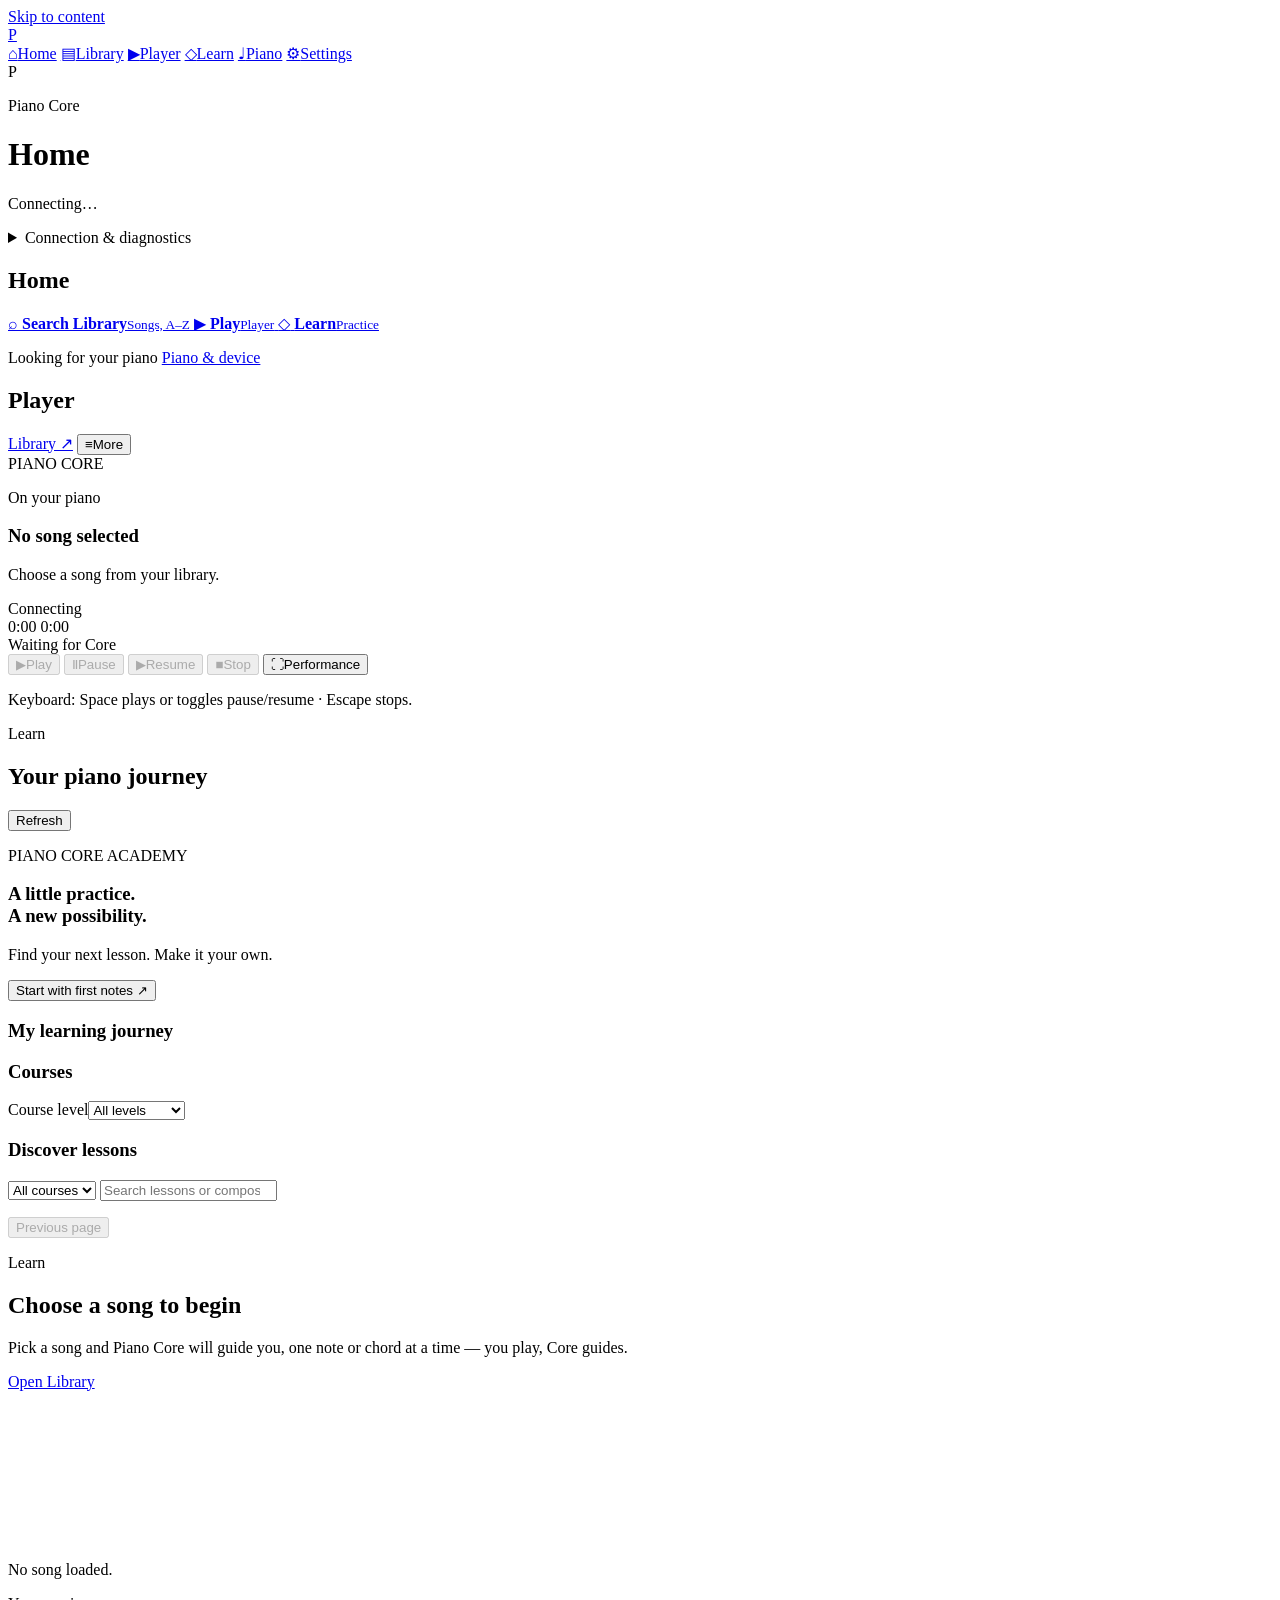
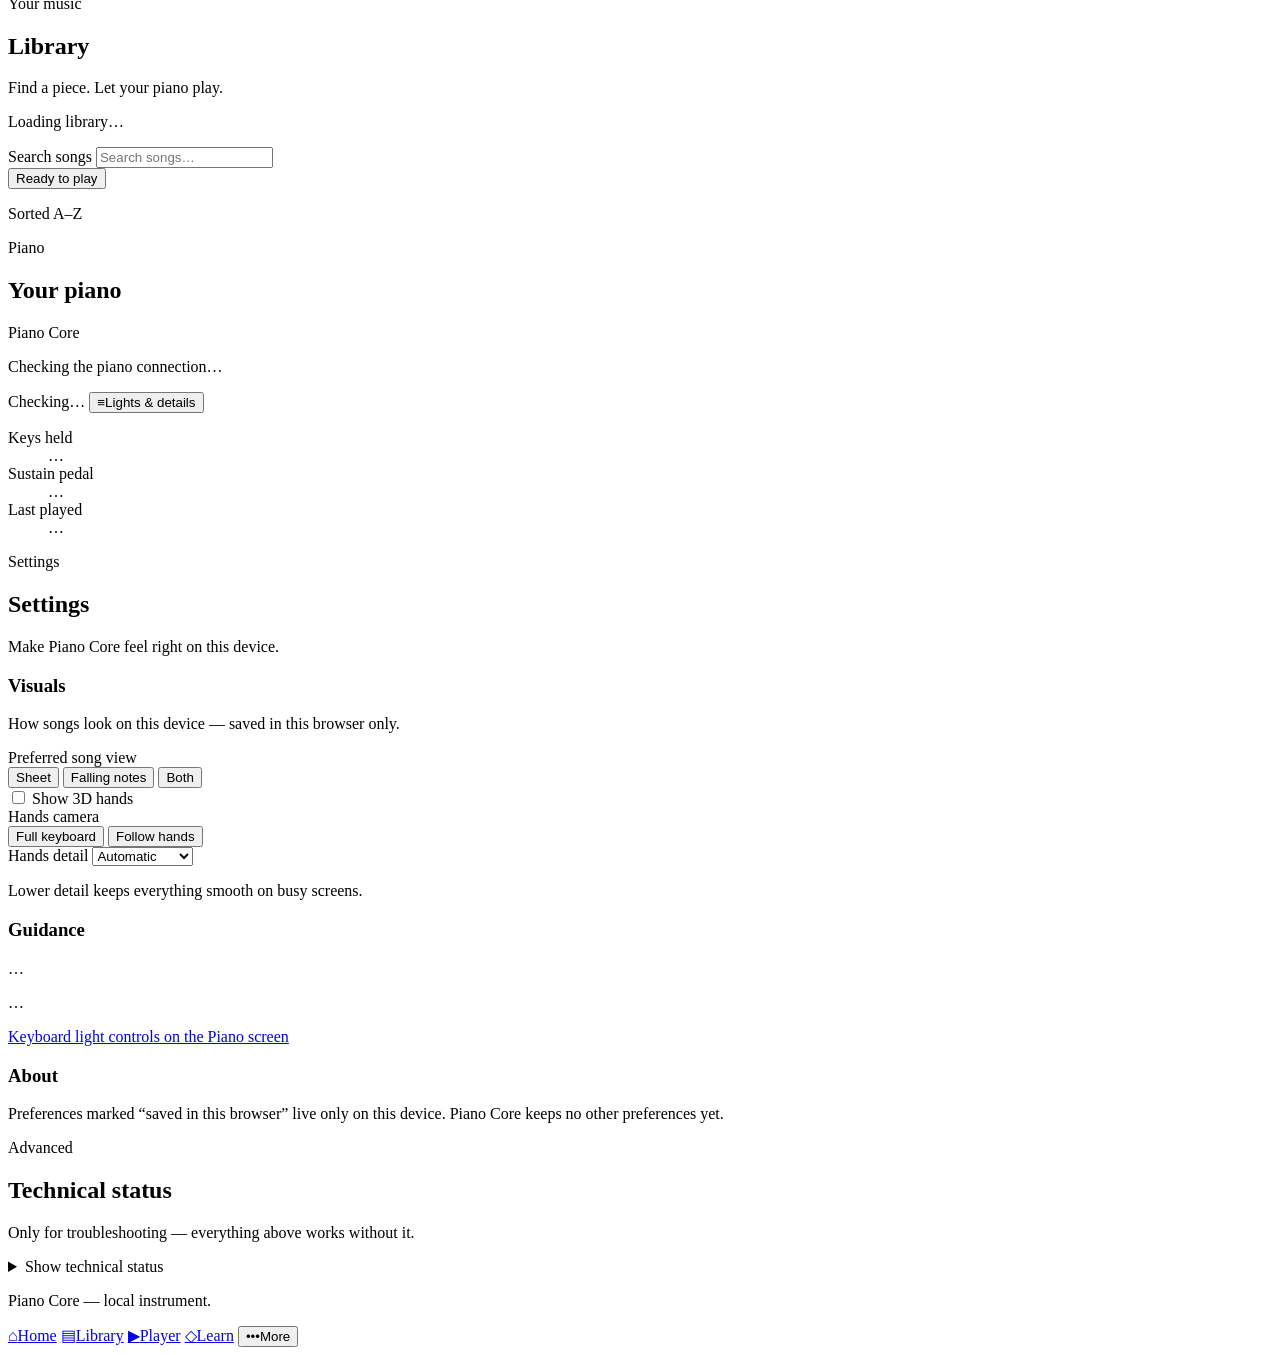
==== src/piano_core/web/static/index.html @ 36575272 "Piano Core: public snapshot Clean, history-free snapshot of the private piano-core repository (branc" ====
<!DOCTYPE html>
<html lang="en">
<head>
  <meta charset="utf-8">
  <meta name="viewport" content="width=device-width, initial-scale=1">
  <meta name="color-scheme" content="dark light">
  <title>Piano Core Player</title>
  <link rel="icon" href="/ui/favicon.svg" type="image/svg+xml">
  <link rel="manifest" href="/ui/manifest.webmanifest">
  <link rel="stylesheet" href="/ui/styles.css">
</head>
<body>
  <a class="skip-link" href="#main">Skip to content</a>

  <div class="app-shell">
    <nav class="primary-nav" aria-label="Primary navigation">
      <a class="nav-brand" href="#/home" data-ui008-route="home" aria-label="Piano Core home">
        <span class="nav-brand-mark" aria-hidden="true">P</span>
      </a>
      <div class="primary-nav-items">
        <a class="nav-item" href="#/home" data-ui008-route="home"><span class="nav-icon" aria-hidden="true">⌂</span><span>Home</span></a>
        <a class="nav-item" href="#/library" data-ui008-route="library"><span class="nav-icon" aria-hidden="true">▤</span><span>Library</span></a>
        <a class="nav-item" href="#/player" data-ui008-route="player"><span class="nav-icon" aria-hidden="true">▶</span><span>Player</span></a>
        <a class="nav-item" href="#/learn" data-ui008-route="learn"><span class="nav-icon" aria-hidden="true">◇</span><span>Learn</span></a>
        <a class="nav-item" href="#/piano" data-ui008-route="piano"><span class="nav-icon" aria-hidden="true">♩</span><span>Piano</span></a>
        <a class="nav-item" href="#/settings" data-ui008-route="settings"><span class="nav-icon" aria-hidden="true">⚙</span><span>Settings</span></a>
      </div>
    </nav>

    <div class="app-frame">
      <header class="topbar">
        <div class="topbar-row">
          <div class="brand-lockup">
            <span class="mobile-brand-mark" aria-hidden="true">P</span>
            <div>
              <p class="brand-kicker">Piano Core</p>
              <h1 id="ui008-route-title" class="brand">Home</h1>
            </div>
          </div>
          <p id="connection-note" class="connection-note" role="status" aria-live="polite">Connecting…</p>
        </div>
        <details class="shell-connection-details">
          <summary>Connection &amp; diagnostics</summary>
          <p class="scene-metaline">
            <span id="visual-status" class="visual-status" data-state="no-song">Waiting</span>
            <span id="hands-status" class="visual-status" data-state="idle">Idle</span>
            <span id="live-keyboard-status" class="live-keyboard-status" data-state="synchronizing">Syncing</span>
          </p>
          <p>Connection status stays visible here. Additional status is available in Settings.</p>
        </details>
      </header>

      <main id="main" class="layout" tabindex="-1">

    <section id="ui008-home" class="home-surface route-surface" data-ui008-surface="home" aria-labelledby="ui008-home-heading">
      <h2 id="ui008-home-heading" class="visually-hidden">Home</h2>
      <div class="home-quick" role="group" aria-label="Quick actions">
        <a id="ui008-home-search" class="home-quick-card home-quick-card--wide" href="#/library" data-ui008-route="library" data-ui008-search-cta>
          <span class="home-quick-icon" aria-hidden="true">⌕</span>
          <span class="home-quick-copy"><strong>Search Library</strong><small>Songs, A–Z</small></span>
        </a>
        <a class="home-quick-card" href="#/player" data-ui008-route="player">
          <span class="home-quick-icon" aria-hidden="true">▶</span>
          <span class="home-quick-copy"><strong>Play</strong><small>Player</small></span>
        </a>
        <a class="home-quick-card" href="#/learn" data-ui008-route="learn">
          <span class="home-quick-icon" aria-hidden="true">◇</span>
          <span class="home-quick-copy"><strong>Learn</strong><small>Practice</small></span>
        </a>
      </div>

      <section id="ui008-home-continue" class="card home-continue" hidden>
        <div class="home-continue-copy">
          <p class="section-kicker">Pick up where you left off</p>
          <p id="ui008-home-continue-title" class="home-continue-title"></p>
          <p id="ui008-home-continue-meta" class="home-continue-meta"></p>
        </div>
        <button id="ui008-home-continue-action" type="button" class="btn btn-primary home-continue-action">Continue</button>
      </section>

      <section id="ui008-home-recent" class="home-recent" aria-labelledby="ui008-home-recent-heading" hidden>
        <div class="home-section-head">
          <h3 id="ui008-home-recent-heading">Recent</h3>
          <p class="home-section-note">Viewed on this device</p>
        </div>
        <ul id="ui008-home-recent-list" class="home-recent-list"></ul>
      </section>

      <section id="ui008-home-welcome" class="card foundation-state home-welcome" hidden>
        <p class="section-kicker">Welcome</p>
        <h3>Choose your first song</h3>
        <p>Browse the library to find something to play or learn.</p>
        <a class="btn foundation-state-action" href="#/library" data-ui008-route="library">Open Library</a>
      </section>

      <p id="ui008-home-readiness" class="home-readiness" data-tone="wait" role="status">
        <span class="home-readiness-dot" aria-hidden="true"></span>
        <span id="ui008-home-readiness-label">Looking for your piano</span>
        <a href="#/piano" data-ui008-route="piano">Piano &amp; device</a>
      </p>
    </section>

    <section id="player" class="stage-surface route-surface" data-ui008-surface="player" aria-labelledby="player-heading">
      <div class="stage-head">
        <div class="stage-head-copy">
          <h2 id="player-heading" class="player-surface-title">Player</h2>
        </div>
        <div class="stage-head-actions">
          <a class="btn player-library-link" href="#/library" data-ui008-route="library">Library <span aria-hidden="true">↗</span></a>
          <button id="ui008-player-options" aria-label="More player options" type="button" class="btn stage-more-btn" aria-haspopup="dialog"><span aria-hidden="true">≡</span><span>More</span></button>
        </div>
      </div>

      <div class="now-playing">
        <div class="piano-artwork" aria-hidden="true"><div class="piano-artwork-mark"><i></i><i></i><i></i><i></i><i></i><i></i><i></i></div><span>PIANO CORE</span></div>
        <div class="now-playing-copy">
          <p class="section-kicker">On your piano</p>
          <h3 id="player-title" class="now-playing-title">No song selected</h3>
          <p id="player-meta" class="now-playing-meta">Choose a song from your library.</p>
          <span id="player-state" class="player-state" data-state="unavailable" role="status">Connecting</span>
        </div>
      </div>

      <div class="stage-strip player-strip">
        <div class="timeline" aria-label="Playback timeline">
          <div class="time-row">
            <span id="player-position" class="time-value" aria-label="Elapsed time">0:00</span>
            <span id="player-duration" class="time-value" aria-label="Duration">0:00</span>
            <span id="player-remaining" hidden class="time-value" aria-label="Remaining time">−0:00</span>
          </div>
          <div id="player-progress" class="progress-track" role="progressbar"
               aria-label="Song progress, read only" aria-readonly="true"
               aria-valuemin="0" aria-valuemax="100" aria-valuenow="0">
            <div id="player-progress-fill" class="progress-fill"></div>
          </div>
          <div class="timeline-caption">

            <span id="player-freshness" role="status" aria-live="polite">Waiting for Core</span>
          </div>
        </div>

        <div class="controls transport-controls" role="group" aria-label="Playback controls">
          <button id="btn-play" type="button" class="btn transport-btn transport-btn--primary" aria-keyshortcuts="Space" aria-label="Play" disabled><span aria-hidden="true">▶</span><span class="transport-label">Play</span></button>
          <button id="btn-pause" type="button" class="btn transport-btn" aria-keyshortcuts="Space" aria-label="Pause" disabled><span aria-hidden="true">Ⅱ</span><span class="transport-label">Pause</span></button>
          <button id="btn-resume" type="button" class="btn transport-btn" aria-keyshortcuts="Space" aria-label="Resume" disabled><span aria-hidden="true">▶</span><span class="transport-label">Resume</span></button>
          <button id="btn-stop" type="button" class="btn transport-btn btn-danger" aria-keyshortcuts="Escape" aria-label="Stop" disabled><span aria-hidden="true">■</span><span class="transport-label">Stop</span></button>
          <button id="ui008-performance-btn" type="button" class="btn transport-btn transport-btn--aux" aria-pressed="false" aria-label="Performance mode"><span aria-hidden="true">⛶</span><span class="transport-label">Performance</span></button>
        </div>
      </div>

      <p id="player-error" class="feedback feedback-error" role="alert" hidden></p>
      <p class="keyboard-hint">Keyboard: Space plays or toggles pause/resume · Escape stops.</p>
    </section>

    <!-- PIANO-LEARN-001: Learn Library catalog (educational namespace).
         Courses, level filters, search and lesson detail; guided practice
         itself stays in the #practice workspace below. -->
    <section id="ui008-learn-library" class="stage-surface route-surface learn-library" data-ui008-surface="learn" aria-labelledby="ui008-learn-library-heading">
      <div class="stage-head">
        <div class="stage-head-copy">
          <p class="section-kicker">Learn</p>
          <h2 id="ui008-learn-library-heading">Your piano journey</h2>
          <p id="ui008-learn-library-stats" class="learn-library-stats" role="status"></p>
        </div>
        <button id="academy-refresh" class="btn" type="button" aria-label="Refresh learning catalog and progress">Refresh</button>
      </div>
      <p id="academy-selection-error" class="feedback feedback-error" role="alert" hidden></p>
      <div class="academy-welcome"><div><p class="section-kicker">PIANO CORE ACADEMY</p><h3>A little practice.<br>A new possibility.</h3><p>Find your next lesson. Make it your own.</p></div><button id="academy-begin" class="btn transport-btn--primary" type="button">Start with first notes <span aria-hidden="true">↗</span></button></div>
      <section id="academy-continue" class="academy-continue" hidden aria-labelledby="academy-continue-heading"><div><p class="section-kicker">CONTINUE LEARNING</p><h3 id="academy-continue-heading"></h3><p id="academy-continue-meta"></p></div><button id="academy-resume" class="btn" type="button">Resume lesson →</button></section>
      <section aria-labelledby="academy-journey-heading"><div class="academy-section-head"><h3 id="academy-journey-heading">My learning journey</h3><span id="academy-progress-total"></span></div><div id="academy-journey" class="academy-journey"></div></section>
      <section aria-labelledby="academy-courses-heading"><div class="academy-section-head"><h3 id="academy-courses-heading">Courses</h3><label for="academy-course-level" class="visually-hidden">Course level</label><select id="academy-course-level" class="view-select"><option value="-1">All levels</option><option value="0">First notes</option><option value="1">Beginner</option><option value="2">Elementary</option><option value="3">Intermediate</option><option value="4">Advanced</option></select></div><div id="academy-courses" class="academy-courses"></div></section>
      <div class="academy-section-head"><h3>Discover lessons</h3><span id="academy-page" aria-live="polite"></span></div>
      <div id="ui008-learn-library-head" class="learn-library-head" data-state="loading">
        <div id="ui008-learn-levels" class="learn-level-row" role="group" aria-label="Level filter"></div>
        <div class="learn-library-controls">
          <select id="ui008-learn-course" class="view-select" aria-label="Course filter">
            <option value="">All courses</option>
          </select>
          <input id="ui008-learn-search" class="learn-search" type="search"
                 placeholder="Search lessons or composers" aria-label="Search lessons" />
        </div>
      </div>
      <ul id="ui008-learn-lessons" class="learn-lesson-list"></ul>
      <p id="ui008-learn-list-empty" class="hint" hidden>No lessons match these filters.</p>
      <div class="learn-library-foot">
        <button id="academy-prev-page" type="button" class="btn" disabled>Previous page</button><button id="ui008-learn-more" type="button" class="btn" hidden>Next page →</button>
      </div>
      <div id="ui008-lesson-detail" class="lesson-detail" hidden>
        <div class="lesson-detail-head">
          <div>
            <h3 id="ui008-lesson-detail-title" class="lesson-detail-title"></h3>
            <p id="ui008-lesson-detail-sub" class="lesson-detail-sub"></p>
          </div>
          <button id="ui008-lesson-close" type="button" class="btn btn-small" aria-label="Close lesson detail">Close</button>
        </div>
        <p id="ui008-lesson-detail-summary" class="lesson-detail-summary"></p>
        <p id="ui008-lesson-detail-metrics" class="lesson-detail-metrics"></p>
        <p id="ui008-lesson-detail-hands" class="lesson-detail-hands"></p>
        <p id="ui008-lesson-detail-progress" class="lesson-detail-progress"></p>
        <p id="ui008-lesson-detail-license" class="lesson-detail-license"></p>
        <div class="lesson-setup"><label for="studio-lesson-mode">How would you like to learn?</label><select id="studio-lesson-mode" class="view-select"><option value="WAIT_FOR_NOTE">Wait for me · at your pace</option><option value="FLOW">Flow · play along</option></select><label for="studio-hand">Practice targets</label><select id="studio-hand" class="view-select"><option value="">Both hands</option><option value="RH">Right hand</option><option value="LH">Left hand</option></select><label for="studio-speed">Flow speed</label><select id="studio-speed" class="view-select"><option value="0.25">25%</option><option value="0.5">50%</option><option value="0.75">75%</option><option value="1" selected>Original tempo</option></select></div><p class="hint">Hand selection limits practice targets. The score remains complete.</p>
        <div class="lesson-detail-actions">
          <button id="ui008-lesson-start" type="button" class="btn transport-btn transport-btn--primary">Enter Studio →</button>
          <button id="ui008-lesson-prev" type="button" class="btn">Previous</button>
          <button id="ui008-lesson-next" type="button" class="btn">Next</button>
        </div>
      </div>
    </section>

    <section id="practice" class="stage-surface route-surface" data-ui008-surface="learn" aria-labelledby="practice-heading" hidden>
      <div class="stage-head">
        <div class="stage-head-copy">
          <h2 id="practice-heading" class="visually-hidden">Guided learning</h2>
          <p id="practice-song" class="stage-title"></p>
        </div>
        <div class="stage-head-actions">
          <select id="ui008-view-learn" class="view-select" data-ui008-workspace-view aria-label="Scene view">
            <option value="falling">Falling</option>
            <option value="piano">Piano</option>
            <option value="hands">Hands</option>
            <option value="sheet">Sheet</option>
          </select>
          <button id="studio-fullscreen" class="btn studio-only" type="button" aria-label="Enter browser fullscreen">⛶</button><button id="studio-exit" class="btn studio-only" type="button">Exit Studio</button>
          <button id="ui008-learn-options" aria-label="Lesson options" type="button" class="btn stage-more-btn" aria-haspopup="dialog"><span aria-hidden="true">≡</span><span>More</span></button>
        </div>
      </div>

      <div class="studio-toolbar studio-only"><span id="studio-mode-label" class="visually-hidden">Wait for me</span><label for="studio-session-mode" class="visually-hidden">Learning mode</label><select id="studio-session-mode" class="view-select"><option value="WAIT_FOR_NOTE">Wait for me</option><option value="FLOW">Flow · play along</option><option value="SECTION_PRACTICE">Section practice</option><option value="REPEAT_UNTIL_CORRECT">Repeat until correct</option></select><span id="studio-feedback" role="status" aria-live="polite"></span><label class="visually-hidden" for="studio-range">Keyboard range</label><select id="studio-range" class="view-select"><option value="focus">Focus</option><option value="full">Full 88</option></select><label class="visually-hidden" for="studio-visual">Visual mode</label><select id="studio-visual" class="view-select"><option value="falling">Falling notes</option><option value="sheet">Sheet</option><option value="hybrid">Hybrid</option><option value="piano">Piano</option><option value="hands">Hands</option></select></div>
      <p id="studio-notation-note" class="hint studio-only" hidden>Sheet shows pitch and time. Authored beats and measures are unavailable for this score.</p>
      <div id="ui008-scene-slot-learn" class="stage-scene"></div>

      <div class="stage-strip learn-strip">
        <p id="ui008-learn-guidance" class="learn-guidance stage-guidance" role="status"></p>

        <div id="ui008-learn-target" class="learn-target learn-target--strip">
          <p class="learn-target-kicker">Play now</p>
          <div id="ui008-learn-target-notes" class="learn-target-notes" aria-hidden="true"></div>
          <p id="practice-target" class="visually-hidden" aria-live="polite"></p>
        </div>
        <div class="learn-progress-row">
          <p id="ui008-learn-progress" class="learn-progress"></p>
          <p id="practice-step" class="visually-hidden" aria-live="polite"></p>
        </div>
        <div id="practice-bar" class="practice-bar" role="progressbar"
             aria-label="Practice progress" aria-valuemin="0" aria-valuemax="100" aria-valuenow="0">
          <div id="practice-bar-fill" class="practice-bar-fill"></div>
        </div>
        <div class="learn-session-actions">
          <button id="btn-practice" type="button" class="btn transport-btn transport-btn--primary" disabled>Start practice</button>
          <button id="studio-save-retry" class="btn" type="button" hidden>Retry saving progress</button>
          <button id="studio-previous" class="btn studio-only" type="button" aria-label="Previous lesson">← Previous</button><button id="studio-forward" class="btn studio-only" type="button">Next →</button>
          <button id="studio-pause" class="btn studio-only" type="button" hidden>Pause</button><button id="studio-restart" class="btn studio-only" type="button">Restart</button>
          <button id="btn-practice-stop" type="button" class="btn transport-btn transport-btn--primary btn-danger" disabled>Stop</button>
        </div>
        <section id="studio-results" class="studio-results studio-only" hidden aria-labelledby="studio-results-title"><div><p class="section-kicker">SESSION COMPLETE</p><h3 id="studio-results-title">Your practice results</h3><p id="studio-results-detail"></p></div><div class="lesson-detail-actions"><button id="studio-retry" class="btn" type="button">Try again</button><button id="studio-next" class="btn transport-btn--primary" type="button">Next lesson →</button><button id="studio-back" class="btn" type="button">Back to course</button></div></section>
        <p id="practice-completion" class="feedback feedback-ok" hidden></p>
        <p id="practice-note" class="hint" hidden></p>
        <p id="practice-error" class="feedback feedback-error" role="alert" hidden></p>
      </div>
    </section>

    <section id="ui008-learn-empty" class="card foundation-state route-surface" data-ui008-surface="learn" aria-labelledby="ui008-learn-empty-heading">
      <p class="section-kicker">Learn</p>
      <h2 id="ui008-learn-empty-heading">Choose a song to begin</h2>
      <p id="ui008-learn-empty-note">Pick a song and Piano Core will guide you,
      one note or chord at a time — you play, Core guides.</p>
      <a class="btn foundation-state-action" href="#/library" data-ui008-route="library">Open Library</a>
    </section>

    <!-- ONE shared scene: single renderer instances (visual stage, 88-key
         keyboard, 3D hands). The container is moved between the per-route
         stage slots by ui008/workspace.js — never cloned. Exactly one view
         is presented at a time; inactive views stop painting. -->
    <div id="ui008-workspace-scene" class="workspace-scene route-surface" data-ui008-surface="piano learn" aria-label="Music scene">

      <div id="visual" class="scene-view scene-view--notes">
        <div id="visual-stage" class="visual-stage" data-mode="falling" data-status="no-song">
          <div id="sheet-pane" class="visual-pane visual-pane--sheet" hidden>
            <canvas id="sheet-canvas" class="visual-canvas" role="img" aria-label="Sheet view loading"></canvas>
          </div>
          <div id="falling-pane" class="visual-pane visual-pane--falling">
            <canvas id="falling-canvas" class="visual-canvas" role="img" aria-label="Falling notes view loading"></canvas>
          </div>
        </div>
        <p id="visual-summary" class="visual-summary" role="status" aria-live="polite">No song loaded.</p>
      </div>

      <div id="piano-view" class="scene-view scene-view--piano" hidden>
        <div class="piano-legend" aria-label="Key state legend">
          <span class="piano-legend-item" data-source="physical"><b>P</b> Physical</span>
          <span class="piano-legend-item" data-source="playback"><b>▶</b> Playback</span>
          <span class="piano-legend-item" data-source="both"><b>P+▶</b> Both</span>
        </div>
        <div class="piano-stage">
          <div id="live-keyboard" class="live-keyboard" role="img"
               aria-label="88-key piano, keeping in sync with your piano"></div>
        </div>
        <p id="live-keyboard-summary" class="live-keyboard-summary" role="status" aria-live="polite">Watching your piano…</p>
      </div>

      <div id="hands" class="scene-view scene-view--hands" hidden>
        <div id="hands-stage" class="hands-stage" data-status="idle" data-enabled="on">
          <canvas id="hands-canvas" class="hands-canvas" role="img"
                  aria-label="3D hands showing how the song is meant to be played"></canvas>
        </div>
        <div class="hands-view-controls" role="group" aria-label="Hand view controls">
          <button id="hands-camera-full" type="button" class="btn btn-small visual-mode-btn" aria-pressed="true">Full</button>
          <button id="hands-camera-follow" type="button" class="btn btn-small visual-mode-btn" aria-pressed="false">Follow</button>
          <label class="hands-quality-label" for="hands-quality">Quality</label>
          <select id="hands-quality">
            <option value="AUTO">Auto</option>
            <option value="PREMIUM">Premium</option>
            <option value="BALANCED">Balanced</option>
            <option value="BATTERY">Battery</option>
            <option value="COMPATIBILITY">Compatibility</option>
          </select>
        </div>
        <p id="hands-summary" class="visual-summary" role="status" aria-live="polite">3D hands idle.</p>
      </div>
    </div>


    <section id="library" class="card library-card route-surface" data-ui008-surface="library" aria-labelledby="library-heading">
      <div class="library-head">
        <div>
          <p class="section-kicker">Your music</p>
          <h2 id="library-heading">Library</h2>
          <p class="library-intro">Find a piece. Let your piano play.</p>
          <p id="library-summary" class="library-summary">Loading library…</p>
        </div>
      </div>
      <form id="search-form" role="search" class="search-form">
        <label class="visually-hidden" for="search">Search songs</label>
        <input id="search" name="q" type="search" placeholder="Search songs…"
               autocomplete="off" enterkeyhint="search">
        <button id="btn-clear" type="button" class="btn btn-small" hidden>Clear</button>
      </form>
      <div class="library-toolbar">
        <button id="library-filter-ready" type="button" class="library-chip" aria-pressed="false">Ready to play</button>
        <p class="library-sort-note">Sorted A–Z</p>
      </div>
      <div id="library-skeleton" class="library-skeleton" hidden aria-hidden="true">
        <div class="skeleton-row"></div>
        <div class="skeleton-row"></div>
        <div class="skeleton-row"></div>
      </div>
      <p id="library-empty" class="library-empty" hidden>
        The catalog is empty right now. Songs appear here once the library has
        been scanned on the appliance.
      </p>
      <ul id="results" class="song-list" aria-label="Song results"></ul>
      <p id="library-feedback" class="feedback" role="status" aria-live="polite" hidden></p>
      <button id="library-retry" type="button" class="btn" hidden>Retry</button>
      <button id="btn-more" type="button" class="btn btn-more" hidden>Load more</button>
    </section>

    <section id="selected" class="card selected-card route-surface" data-ui008-surface="library" aria-labelledby="selected-heading" hidden>
      <details class="selected-details"><summary id="selected-heading">Selected song details</summary>
      <dl class="song-detail">
        <dt>Title</dt><dd id="sel-title"></dd>
        <dt>File</dt><dd id="sel-file"></dd>
        <dt>Duration</dt><dd id="sel-duration"></dd>
        <dt>Format</dt><dd id="sel-format"></dd>
        <dt>Tracks</dt><dd id="sel-tracks"></dd>
        <dt>State</dt><dd id="sel-status"></dd>
      </dl>
      <div class="selected-actions">
        <p class="hint">Open the Learn surface to start a guided session —
        Piano Core checks your playing and decides when a target is
        complete.</p>
      </div>
      </details>
    </section>

    <section id="piano-status" class="stage-surface route-surface" data-ui008-surface="piano" aria-labelledby="piano-heading">
      <div class="stage-head">
        <div class="stage-head-copy">
          <p class="section-kicker">Piano</p>
          <h2 id="piano-heading" class="visually-hidden">Your piano</h2>
          <p id="piano-identity" class="learn-title"><span id="piano-identity-name">Piano Core</span><span id="piano-identity-code" class="piano-identity-code"></span></p>
          <p id="piano-guidance" class="stage-meta">Checking the piano connection…</p>
        </div>
        <div class="stage-head-actions">
          <span id="piano-state" class="learn-state" data-state="idle">Checking…</span>
          <button id="ui008-piano-options" type="button" class="btn stage-more-btn" aria-haspopup="dialog"><span aria-hidden="true">≡</span><span>Lights &amp; details</span></button>
        </div>
      </div>

      <div id="ui008-scene-slot-piano" class="stage-scene"></div>

      <div class="stage-strip piano-strip">
        <dl class="song-detail piano-detail piano-detail--strip">
          <dt>Keys held</dt><dd id="piano-notes">…</dd>
          <dt>Sustain pedal</dt><dd id="piano-sustain">…</dd>
          <dt>Last played</dt><dd id="piano-last">…</dd>
        </dl>
        <p id="piano-led-note" class="learn-led-note" role="status"></p>
      </div>
    </section>

    <section id="ui008-settings" class="card settings-card route-surface" data-ui008-surface="settings" aria-labelledby="ui008-settings-heading">
      <div class="learn-heading-row">
        <div class="learn-heading-copy">
          <p class="section-kicker">Settings</p>
          <h2 id="ui008-settings-heading" class="visually-hidden">Settings</h2>
          <p class="learn-statusline">Make Piano Core feel right on this device.</p>
        </div>
      </div>

      <div class="settings-group" aria-labelledby="settings-visuals-heading">
        <h3 id="settings-visuals-heading">Visuals</h3>
        <p class="settings-group-note">How songs look on this device — saved in this browser only.</p>
        <div class="settings-row">
          <span class="settings-label" id="settings-visual-mode-label">Preferred song view</span>
          <div id="settings-visual-mode" class="visual-mode-switch" role="group" aria-labelledby="settings-visual-mode-label">
            <button id="settings-visual-sheet" type="button" class="btn btn-small visual-mode-btn" aria-pressed="false">Sheet</button>
            <button id="settings-visual-falling" type="button" class="btn btn-small visual-mode-btn" aria-pressed="true">Falling notes</button>
            <button id="settings-visual-hybrid" type="button" class="btn btn-small visual-mode-btn" aria-pressed="false">Both</button>
          </div>
        </div>
        <div class="settings-row settings-row--switch">
          <label class="led-switch" for="settings-hands-enabled">
            <input id="settings-hands-enabled" type="checkbox">
            <span class="led-switch-track" aria-hidden="true"></span>
            <span class="led-switch-label">Show 3D hands</span>
          </label>
        </div>
        <div class="settings-row">
          <span class="settings-label" id="settings-hands-camera-label">Hands camera</span>
          <div id="settings-hands-camera" class="visual-mode-switch" role="group" aria-labelledby="settings-hands-camera-label">
            <button id="settings-hands-camera-full" type="button" class="btn btn-small visual-mode-btn" aria-pressed="true">Full keyboard</button>
            <button id="settings-hands-camera-follow" type="button" class="btn btn-small visual-mode-btn" aria-pressed="false">Follow hands</button>
          </div>
        </div>
        <div class="settings-row">
          <label class="settings-label" for="settings-hands-quality">Hands detail</label>
          <select id="settings-hands-quality">
            <option value="AUTO">Automatic</option>
            <option value="PREMIUM">Premium</option>
            <option value="BALANCED">Balanced</option>
            <option value="BATTERY">Battery saver</option>
            <option value="COMPATIBILITY">Compatibility</option>
          </select>
        </div>
        <p class="hint">Lower detail keeps everything smooth on busy screens.</p>
      </div>

      <div class="settings-group" aria-labelledby="settings-guidance-heading">
        <h3 id="settings-guidance-heading">Guidance</h3>
        <div class="settings-status-row">
          <span id="settings-led-chip" class="learn-state" data-state="idle">…</span>
          <p id="settings-led-guidance" class="learn-statusline">…</p>
        </div>
        <a class="btn btn-small settings-link" href="#/piano" data-ui008-route="piano">Keyboard light controls on the Piano screen</a>
      </div>

      <div class="settings-group" aria-labelledby="settings-about-heading">
        <h3 id="settings-about-heading">About</h3>
        <dl id="settings-about-rows" class="song-detail settings-about">
        </dl>
        <p id="settings-persistence-note" class="hint">Preferences marked “saved in this
        browser” live only on this device. Piano Core keeps no other
        preferences yet.</p>
      </div>
    </section>

    <section class="card settings-foundation route-surface" data-ui008-surface="settings" aria-labelledby="settings-foundation-heading">
      <p class="section-kicker">Advanced</p>
      <h2 id="settings-foundation-heading">Technical status</h2>
      <p class="hint">Only for troubleshooting — everything above works without it.</p>
      <details class="system-status">
        <summary>Show technical status</summary>
        <ul id="status-pills" class="status-pills" aria-label="Technical system status">
          <li id="pill-app" class="pill" data-tone="unknown"><span class="pill-label">System</span><span class="pill-value">…</span></li>
          <li id="pill-midi" class="pill" data-tone="unknown"><span class="pill-label">MIDI in</span><span class="pill-value">…</span></li>
          <li id="pill-library" class="pill" data-tone="unknown"><span class="pill-label">Library</span><span class="pill-value">…</span></li>
          <li id="pill-playback" class="pill" data-tone="unknown"><span class="pill-label">Playback</span><span class="pill-value">…</span></li>
          <li id="pill-practice" class="pill" data-tone="unknown"><span class="pill-label">Practice</span><span class="pill-value">…</span></li>
          <li id="pill-led" class="pill" data-tone="unknown"><span class="pill-label">LED</span><span class="pill-value">…</span></li>
          <li id="pill-device" class="pill" data-tone="unknown"><span class="pill-label">Device ID</span><span class="pill-value">…</span></li>
          <li id="pill-led-transport" class="pill" data-tone="unknown"><span class="pill-label">LED transport</span><span class="pill-value">…</span></li>
        </ul>
      </details>
    </section>

      </main>

      <footer class="footer">
        <p>Piano Core — local instrument.</p>
      </footer>
    </div>

    <nav class="bottom-nav" aria-label="Primary navigation">
      <a class="bottom-nav-item" href="#/home" data-ui008-route="home"><span class="nav-icon" aria-hidden="true">⌂</span><span>Home</span></a>
      <a class="bottom-nav-item" href="#/library" data-ui008-route="library"><span class="nav-icon" aria-hidden="true">▤</span><span>Library</span></a>
      <a class="bottom-nav-item" href="#/player" data-ui008-route="player"><span class="nav-icon" aria-hidden="true">▶</span><span>Player</span></a>
      <a class="bottom-nav-item" href="#/learn" data-ui008-route="learn"><span class="nav-icon" aria-hidden="true">◇</span><span>Learn</span></a>
      <button class="bottom-nav-item" type="button" data-ui008-open-more aria-haspopup="dialog"><span class="nav-icon" aria-hidden="true">•••</span><span>More</span></button>
    </nav>
  </div>

  <div id="ui008-more-sheet" class="layer-backdrop" hidden>
    <section class="bottom-sheet" role="dialog" aria-modal="true" aria-labelledby="ui008-more-title" tabindex="-1">
      <div class="sheet-heading">
        <div>
          <p class="section-kicker">Piano Core</p>
          <h2 id="ui008-more-title">More</h2>
        </div>
        <button id="ui008-more-close" class="icon-button" type="button" aria-label="Close menu">×</button>
      </div>
      <nav class="sheet-nav" aria-label="More destinations">
        <a class="sheet-nav-item" href="#/piano" data-ui008-route="piano"><span class="nav-icon" aria-hidden="true">♩</span><span><strong>Piano</strong><small>Keys, connection and lights</small></span></a>
        <a class="sheet-nav-item" href="#/settings" data-ui008-route="settings"><span class="nav-icon" aria-hidden="true">⚙</span><span><strong>Settings</strong><small>Preferences and system status</small></span></a>
      </nav>
    </section>
  </div>

  <div id="ui008-song-sheet" class="layer-backdrop" hidden>
    <section class="bottom-sheet" role="dialog" aria-modal="true" aria-labelledby="ui008-song-sheet-title" tabindex="-1">
      <div class="sheet-heading">
        <div>
          <p class="section-kicker">Song</p>
          <h2 id="ui008-song-sheet-title"></h2>
          <p id="ui008-song-sheet-meta" class="home-continue-meta"></p>
        </div>
        <button id="ui008-song-sheet-close" class="icon-button" type="button" aria-label="Close song actions">×</button>
      </div>
      <div class="sheet-nav" role="group" aria-label="Song actions">
        <button id="ui008-song-sheet-play" type="button" class="btn sheet-action"><span aria-hidden="true">▶</span><span>Play</span></button>
        <button id="ui008-song-sheet-learn" type="button" class="btn sheet-action"><span aria-hidden="true">◇</span><span>Learn</span></button>
        <button id="ui008-song-sheet-details" type="button" class="btn sheet-action"><span aria-hidden="true">▤</span><span>View details</span></button>
      </div>
    </section>
  </div>

  <div id="ui008-player-sheet" class="layer-backdrop" hidden>
    <section class="bottom-sheet" role="dialog" aria-modal="true" aria-labelledby="ui008-player-sheet-title" tabindex="-1">
      <div class="sheet-heading">
        <div>
          <p class="section-kicker">Player</p>
          <h2 id="ui008-player-sheet-title">More</h2>
        </div>
        <button id="ui008-player-sheet-close" class="icon-button" type="button" aria-label="Close player options">×</button>
      </div>
      <div id="ui008-player-secondary-sheet" class="player-secondary-sheet">
        <div id="ui008-player-secondary" class="player-secondary">
          <fieldset class="tempo player-option">
            <legend>Start tempo</legend>
            <div class="tempo-row">
              <input id="tempo" type="range" min="0.25" max="4" step="0.05" value="1"
                     aria-describedby="tempo-hint">
              <output id="tempo-value" for="tempo" class="tempo-value">1.00×</output>
            </div>
            <div class="tempo-presets" role="group" aria-label="Tempo presets">
              <button type="button" class="btn btn-small tempo-preset" data-tempo="0.5">0.5×</button>
              <button type="button" class="btn btn-small tempo-preset" data-tempo="0.75">0.75×</button>
              <button type="button" class="btn btn-small tempo-preset" data-tempo="1">1×</button>
              <button type="button" class="btn btn-small tempo-preset" data-tempo="1.5">1.5×</button>
              <button type="button" class="btn btn-small tempo-preset" data-tempo="2">2×</button>
            </div>
            <p id="tempo-hint" class="hint">Applied only when Play starts. Live tempo changes are not supported.</p>
          </fieldset>
          <div class="player-led-quick" role="group" aria-label="Keyboard lights">
            <button id="ui008-led-quick" type="button" class="btn btn-small" aria-pressed="false">Lights on</button>
            <p class="hint">Keyboard LEDs use the existing device controls.</p>
          </div>
        </div>
      </div>
    </section>
  </div>

  <div id="ui008-learn-sheet" class="layer-backdrop" hidden>
    <section class="bottom-sheet" role="dialog" aria-modal="true" aria-labelledby="ui008-learn-sheet-title" tabindex="-1">
      <div class="sheet-heading">
        <div>
          <p class="section-kicker">Learn</p>
          <h2 id="ui008-learn-sheet-title">Lesson options</h2>
        </div>
        <button id="ui008-learn-sheet-close" class="icon-button" type="button" aria-label="Close lesson options">×</button>
      </div>
      <div id="ui008-learn-sheet-content" class="player-secondary-sheet">
          <div class="player-option">
            <div class="visual-mode-switch" role="group" aria-label="Visual mode">
              <button id="visual-mode-sheet" type="button" class="btn btn-small visual-mode-btn" aria-pressed="false">Sheet</button>
              <button id="visual-mode-falling" type="button" class="btn btn-small visual-mode-btn" aria-pressed="true">Falling notes</button>
              <button id="visual-mode-hybrid" type="button" class="btn btn-small visual-mode-btn" aria-pressed="false">Hybrid</button>
            </div>
            <p class="hint">How the Falling/Sheet scene draws notes — the song keeps
            playing and any practice session continues unchanged.</p>
          </div>

        <p id="ui008-learn-led" class="learn-led-note" hidden></p>
        <span id="ui008-learn-state" class="learn-state" data-state="idle">Ready</span>
        <p id="practice-status" class="stage-meta"></p>
        <div class="learn-session-actions">
          <button id="btn-learning-restart-target" type="button" class="btn btn-small" aria-label="Restart target" disabled><span aria-hidden="true">↺</span><span class="transport-label">Restart target</span></button>
          <button id="btn-learning-restart-section" type="button" class="btn btn-small" aria-label="Restart section" disabled><span aria-hidden="true">⟲</span><span class="transport-label">Restart section</span></button>
        </div>
        <div id="ui008-learn-start-region" class="learn-start-region" hidden>
          <div class="learning-config">
            <label for="learning-mode">Learning mode</label>
            <select id="learning-mode">
              <option value="WAIT_FOR_NOTE">Wait for me</option>
              <option value="SECTION_PRACTICE">Section practice</option>
              <option value="REPEAT_UNTIL_CORRECT">Repeat until correct</option><option value="FLOW">Flow / play along</option>
            </select>
            <div id="learning-section-config" class="learning-config-row" hidden>
              <label for="learning-section-start">Start seconds</label>
              <input id="learning-section-start" type="number" min="0" step="0.1" value="0">
              <label for="learning-section-end">End seconds</label>
              <input id="learning-section-end" type="number" min="0.1" step="0.1" value="30">
            </div>
            <div id="learning-repetition-config" class="learning-config-row" hidden>
              <label for="learning-repetitions">Clean repetitions in a row</label>
              <input id="learning-repetitions" type="number" min="1" max="16" step="1" value="3">
            </div>
          </div>
          <p class="hint">Piano Core checks your playing and decides when each
          target is complete. This view only shows what Core reports.</p>
        </div>
        <dl class="song-detail learning-detail">
          <dt>Mode</dt><dd id="learning-mode-active"></dd>
          <dt>Range</dt><dd id="learning-section-active"></dd>
          <dt>Repetition</dt><dd id="learning-repetition-active"></dd>
          <dt>Feedback</dt><dd id="learning-feedback" aria-live="polite"></dd>
        </dl>
      </div>
    </section>
  </div>

  <div id="ui008-piano-sheet" class="layer-backdrop" hidden>
    <section class="bottom-sheet" role="dialog" aria-modal="true" aria-labelledby="ui008-piano-sheet-title" tabindex="-1">
      <div class="sheet-heading">
        <div>
          <p class="section-kicker">Piano</p>
          <h2 id="ui008-piano-sheet-title">Lights &amp; details</h2>
        </div>
        <button id="ui008-piano-sheet-close" class="icon-button" type="button" aria-label="Close lights and details">×</button>
      </div>
      <div id="ui008-piano-sheet-content" class="player-secondary-sheet">
        <div class="led-card">
          <div class="learn-heading-row">
            <div class="learn-heading-copy">
              <p class="section-kicker">Guidance</p>
              <h2 id="led-heading">Keyboard lights</h2>
            </div>
            <span id="led-chip" class="learn-state" data-state="idle">…</span>
          </div>
          <p id="led-status" class="learn-statusline">…</p>
          <div id="led-controls" class="led-controls" role="group" aria-label="Keyboard light controls">
            <div class="led-row led-row--switch">
              <label class="led-switch" for="led-enabled">
                <input id="led-enabled" type="checkbox">
                <span class="led-switch-track" aria-hidden="true"></span>
                <span class="led-switch-label">Lights on</span>
              </label>
            </div>
            <div class="led-row">
              <label for="led-mode">Show me</label>
              <select id="led-mode">
                <option value="off">Nothing</option>
                <option value="playback">Songs as they play</option>
                <option value="physical">The keys I press</option>
                <option value="all">Both songs and my keys</option>
              </select>
            </div>
            <div class="led-row">
              <label for="led-brightness">Brightness</label>
              <input id="led-brightness" type="range" min="0" max="100" step="1" value="100"
                     aria-describedby="led-hint">
              <output id="led-brightness-value" for="led-brightness" class="tempo-value">100%</output>
            </div>
            <div class="led-row">
              <button id="btn-led-clear" type="button" class="btn btn-small">Clear lights</button>
            </div>
          </div>
          <p id="led-hint" class="hint">Lights guide your playing — they never decide
          whether a practice answer is correct.</p>
          <p id="led-error" class="feedback feedback-error" role="alert" hidden></p>
        </div>
        <p class="hint">This is your piano as Piano Core sees it. What you play is
        never mistaken for a lesson answer here.</p>
      </div>
    </section>
  </div>

  <div id="toast" class="toast" role="status" aria-live="polite" hidden></div>
  <script type="importmap">
    {
      "imports": {
        "three": "/ui/vendor/three.webgpu.js",
        "three/webgpu": "/ui/vendor/three.webgpu.js"
      }
    }
  </script>
  <script type="module" src="/ui/app.js"></script>
</body>
</html>
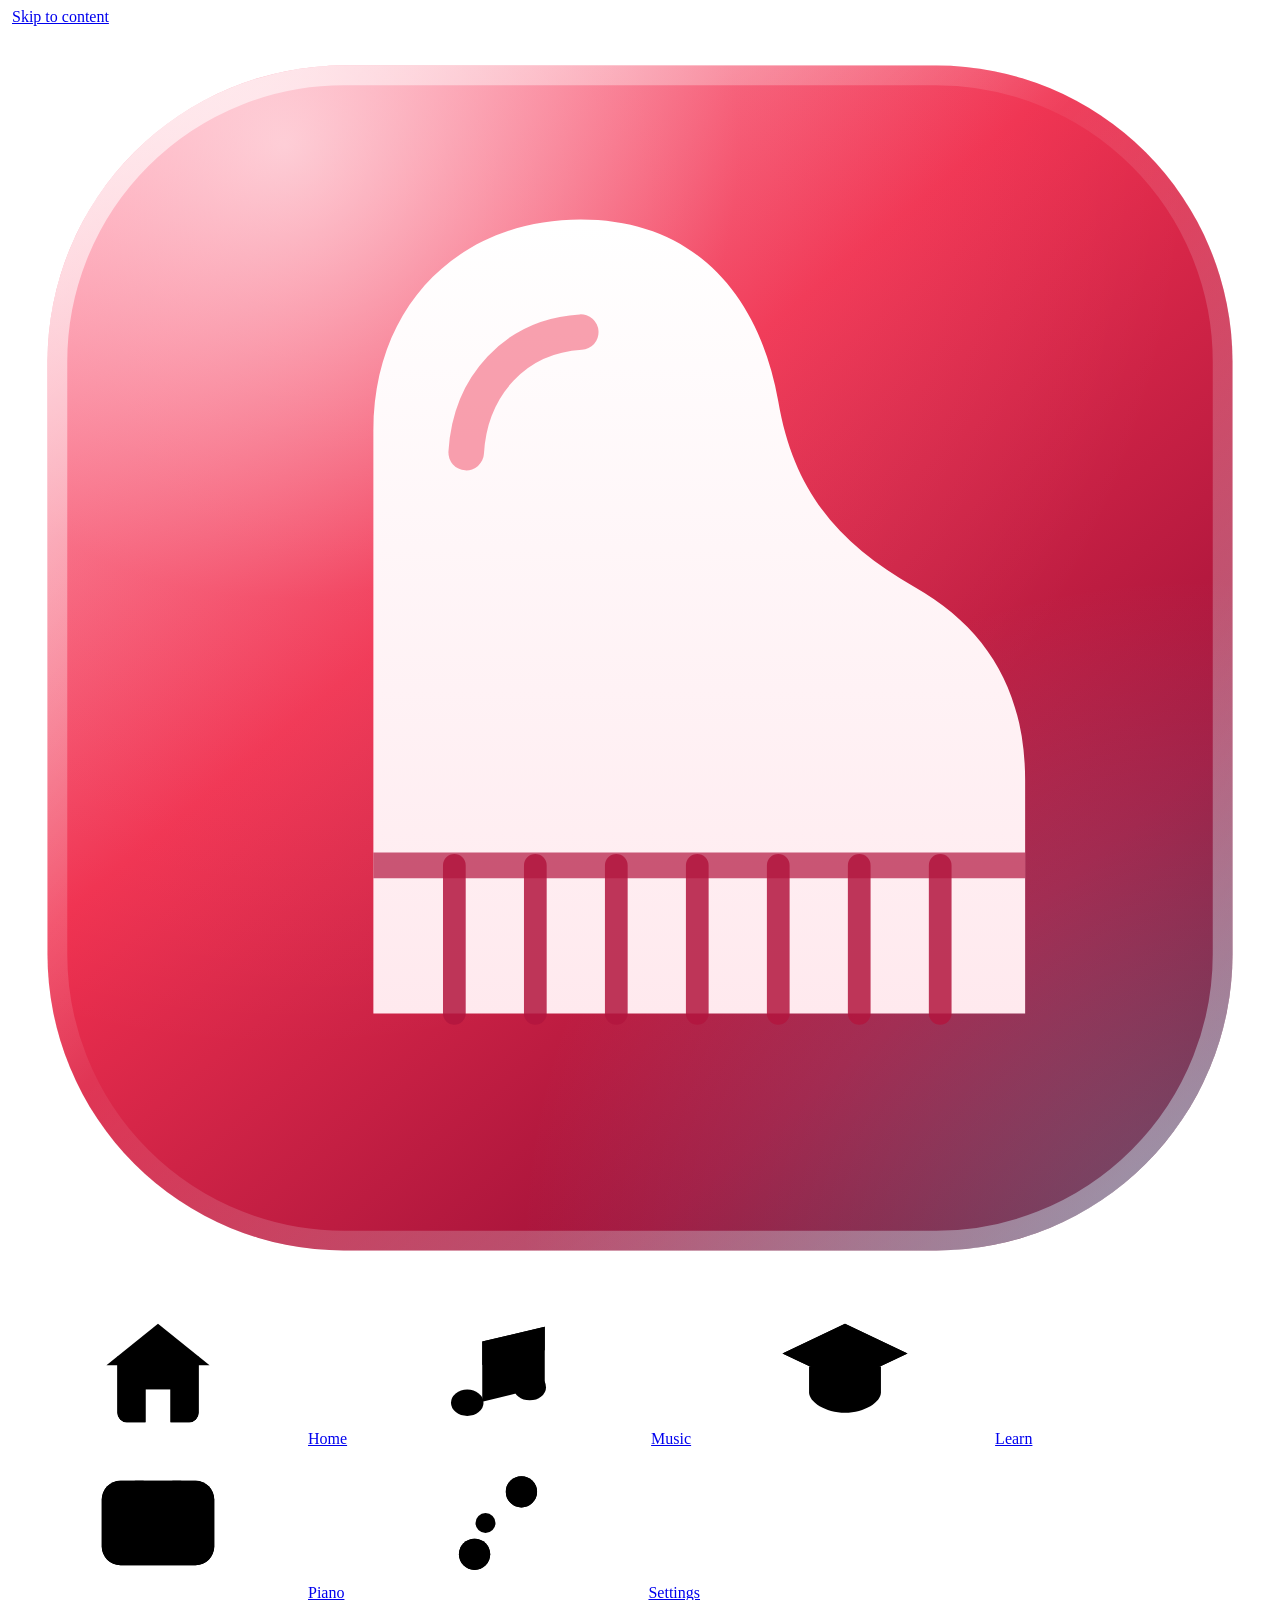
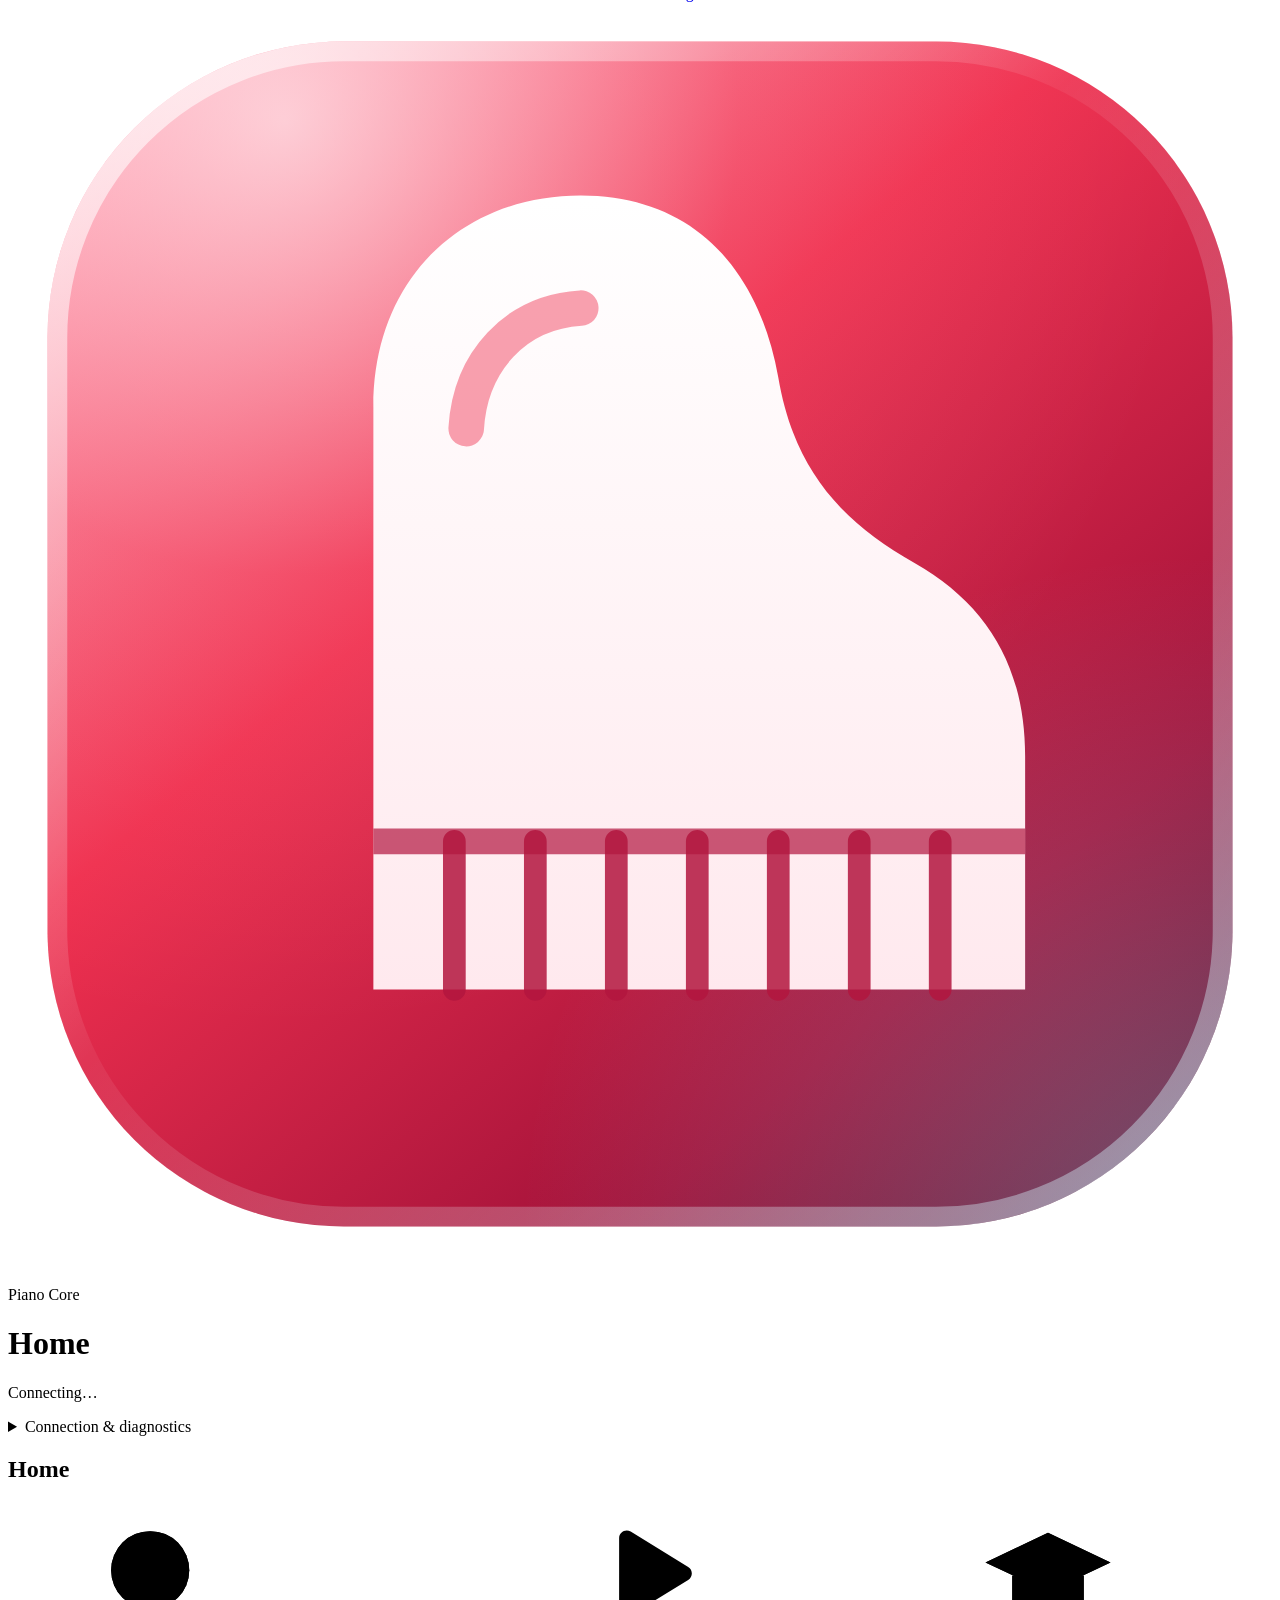
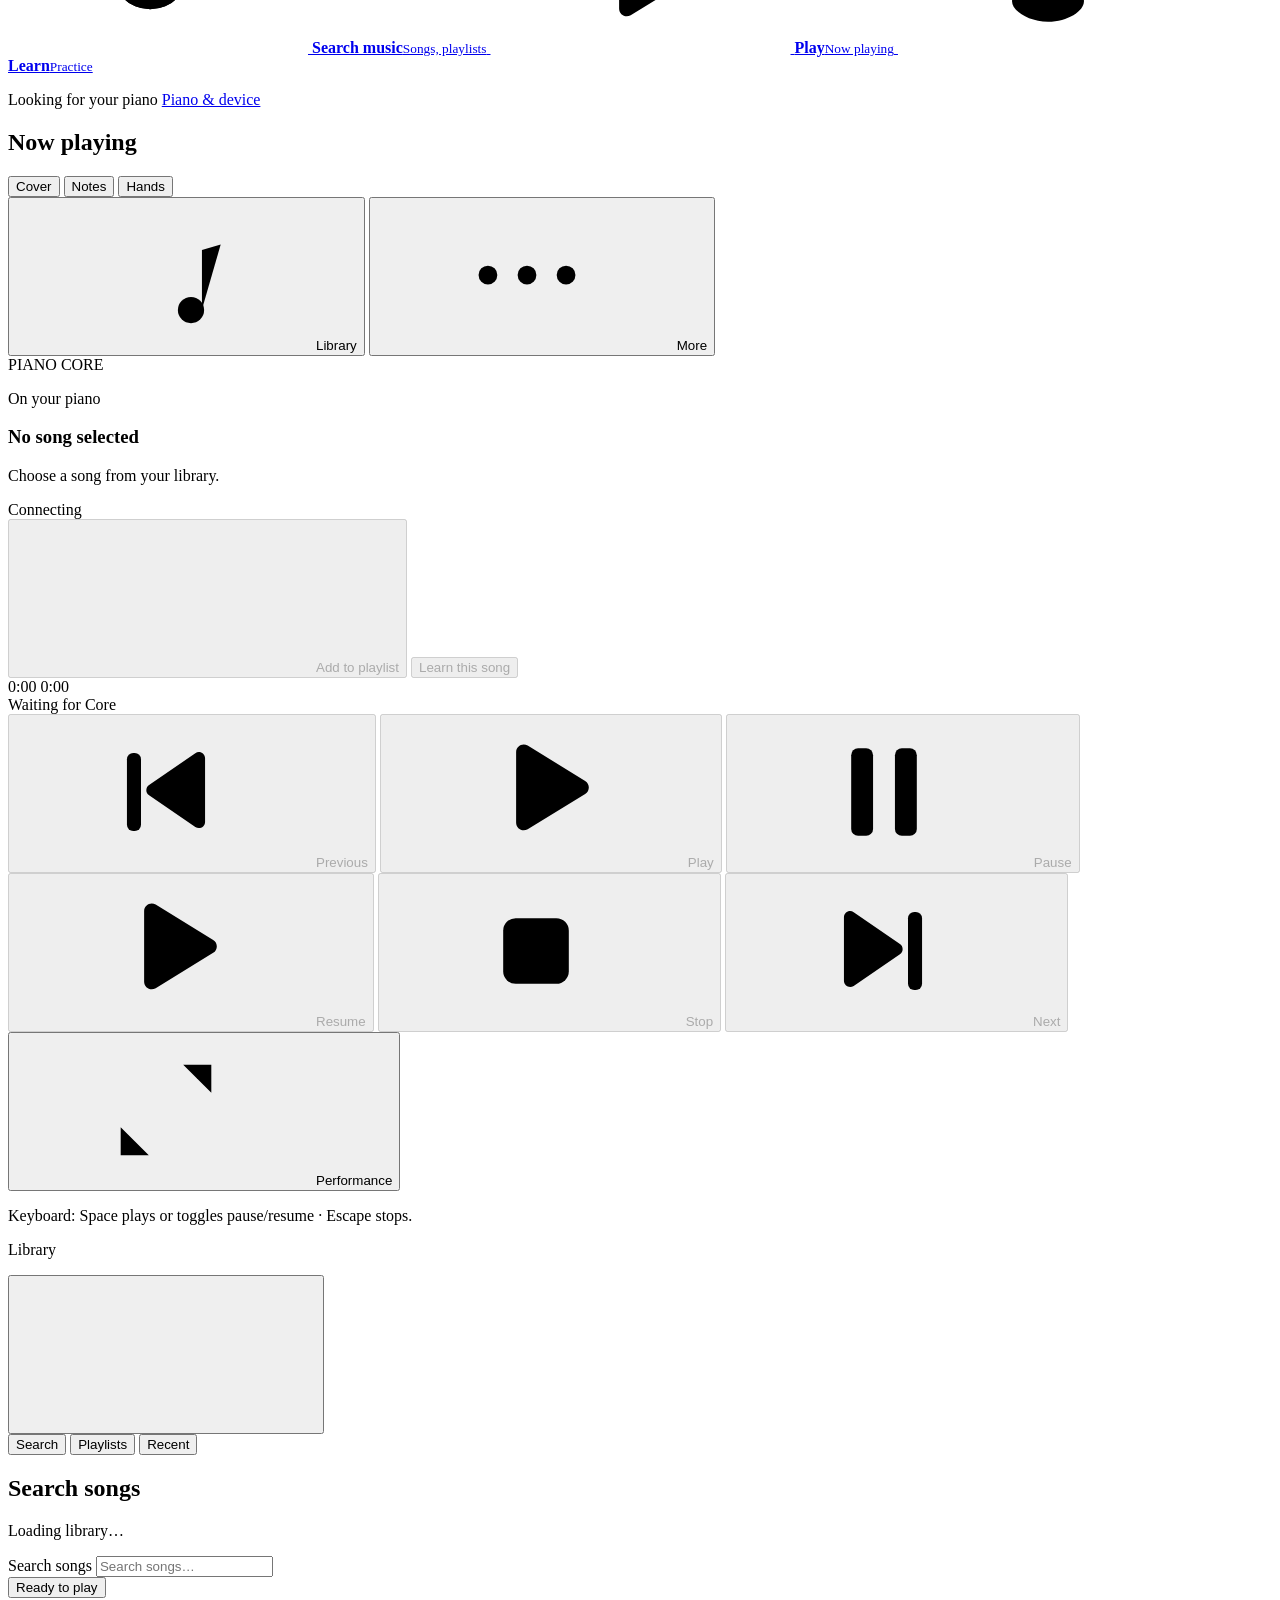
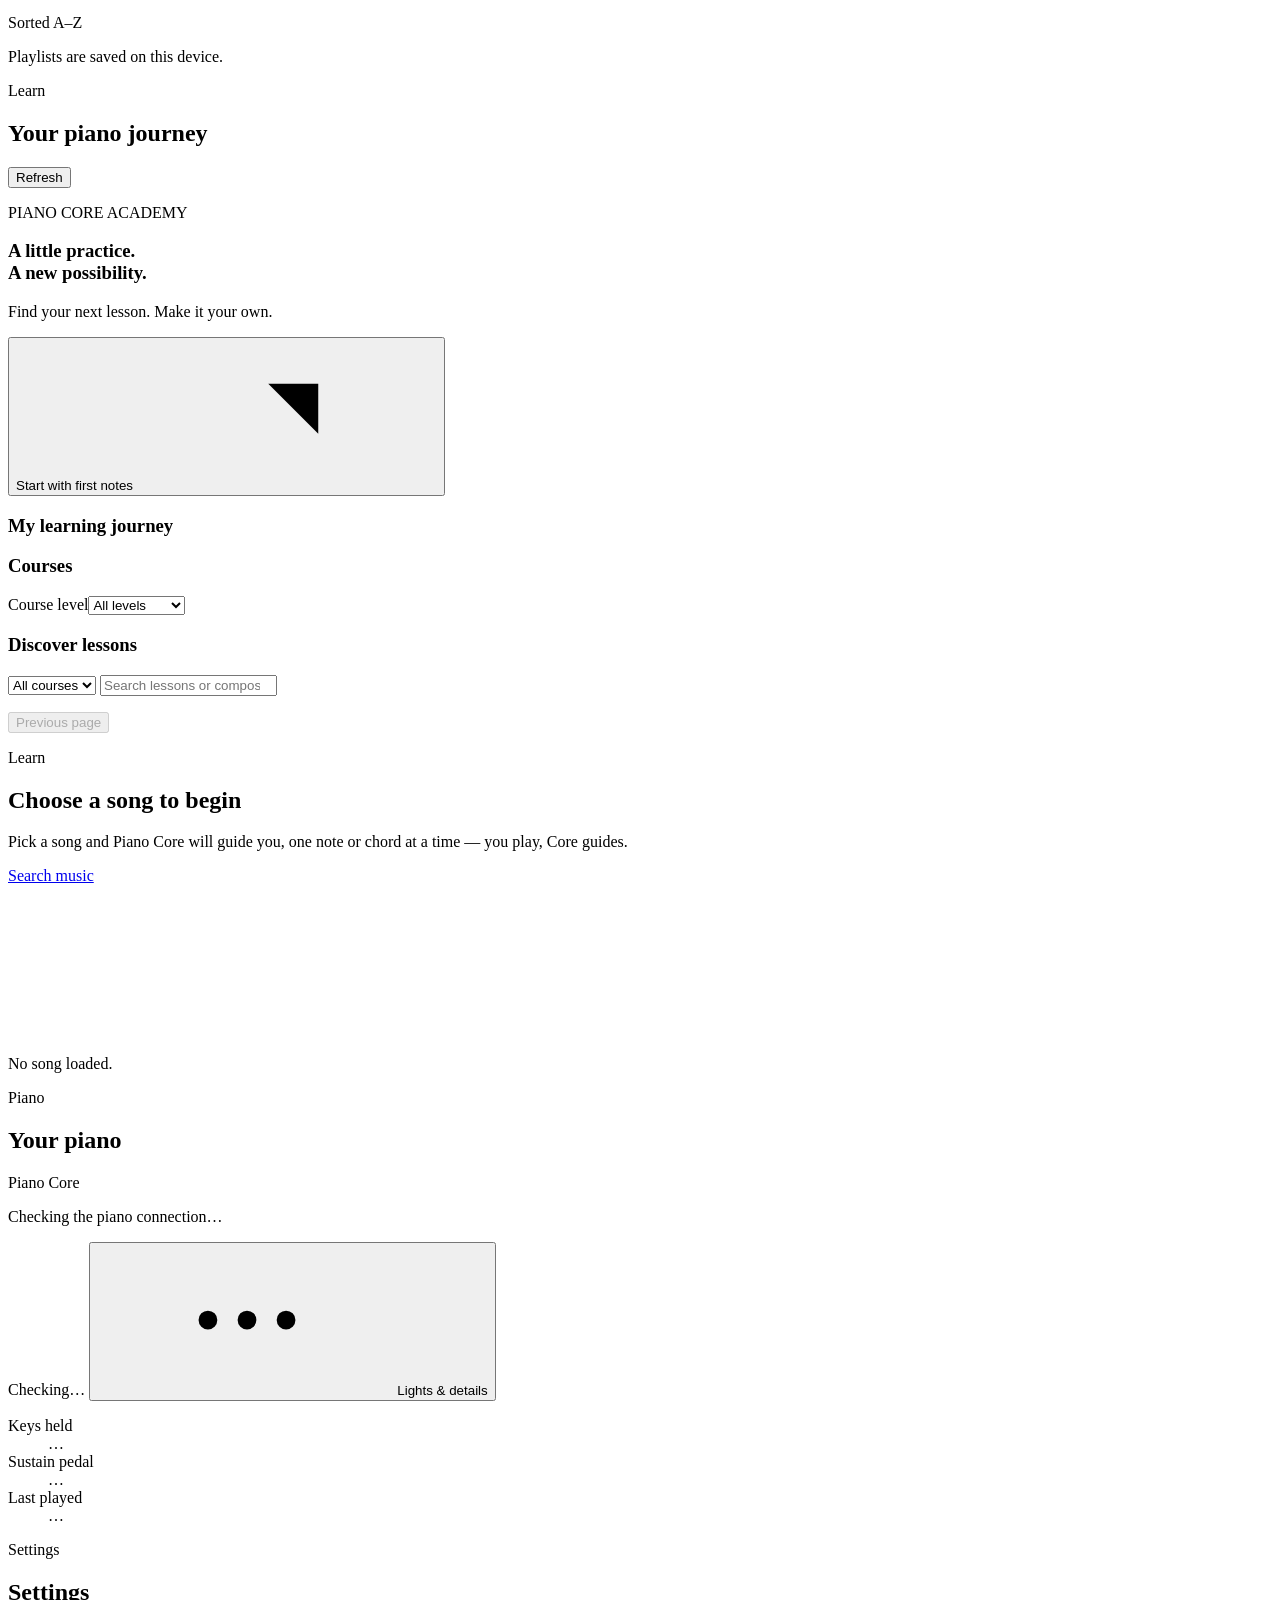
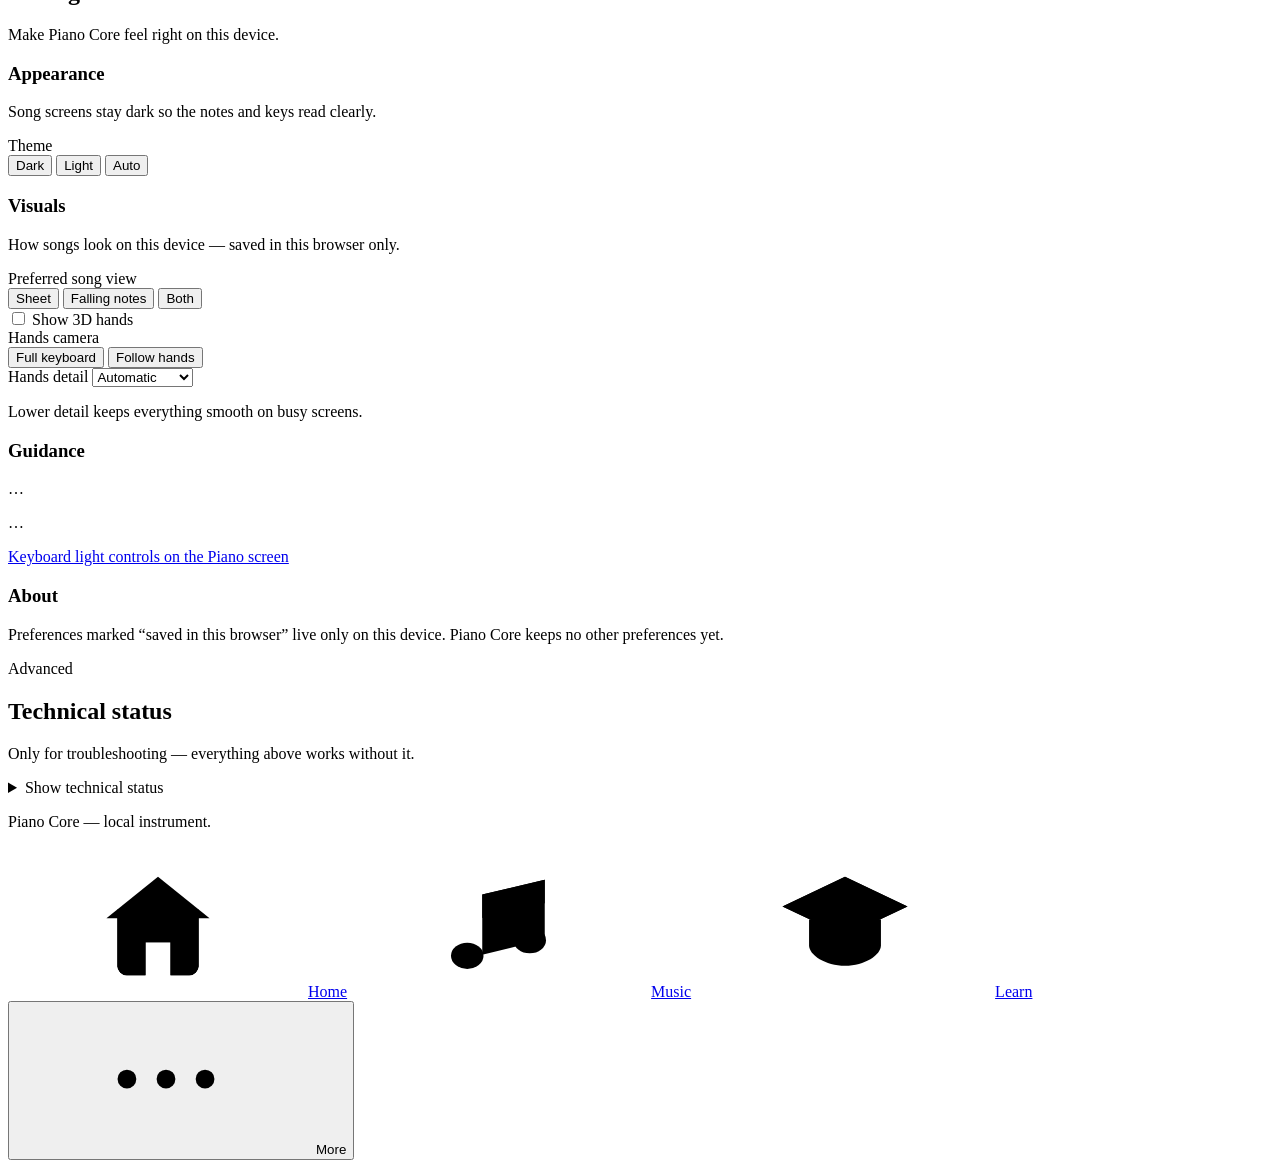
==== commit d69558f3: "Music flow, Studio design with dark and light themes, new logo, 3D hands fix - Music replaces Librar" ====
--- a/src/piano_core/web/static/index.html
+++ b/src/piano_core/web/static/index.html
@@ -4,26 +4,65 @@
   <meta charset="utf-8">
   <meta name="viewport" content="width=device-width, initial-scale=1">
   <meta name="color-scheme" content="dark light">
+  <meta name="theme-color" content="#12141c">
   <title>Piano Core Player</title>
   <link rel="icon" href="/ui/favicon.svg" type="image/svg+xml">
   <link rel="manifest" href="/ui/manifest.webmanifest">
   <link rel="stylesheet" href="/ui/styles.css">
 </head>
 <body>
+  <svg class="icon-sprite" aria-hidden="true" focusable="false" width="0" height="0">
+    <defs>
+      <linearGradient id="pc-ice" x1="8" y1="2" x2="58" y2="62" gradientUnits="userSpaceOnUse"><stop offset="0" stop-color="#ff9db0"/><stop offset=".38" stop-color="#f0304f"/><stop offset=".78" stop-color="#a3123a"/><stop offset="1" stop-color="#5c0b2b"/></linearGradient>
+      <radialGradient id="pc-frost" cx="14" cy="6" r="46" gradientUnits="userSpaceOnUse"><stop offset="0" stop-color="#fff" stop-opacity=".6"/><stop offset=".5" stop-color="#ffe4ea" stop-opacity=".08"/><stop offset="1" stop-color="#fff" stop-opacity="0"/></radialGradient>
+      <radialGradient id="pc-chill" cx="60" cy="62" r="34" gradientUnits="userSpaceOnUse"><stop offset="0" stop-color="#9be7ff" stop-opacity=".3"/><stop offset="1" stop-color="#9be7ff" stop-opacity="0"/></radialGradient>
+      <linearGradient id="pc-rim" x1="0" y1="0" x2="64" y2="64" gradientUnits="userSpaceOnUse"><stop offset="0" stop-color="#fff" stop-opacity=".75"/><stop offset=".45" stop-color="#fff" stop-opacity=".06"/><stop offset="1" stop-color="#c9f3ff" stop-opacity=".5"/></linearGradient>
+      <linearGradient id="pc-body" x1="0" y1="10" x2="0" y2="50" gradientUnits="userSpaceOnUse"><stop offset="0" stop-color="#fff"/><stop offset="1" stop-color="#ffe9ee"/></linearGradient>
+    </defs>
+    <symbol id="pc-logo" viewBox="0 0 64 64">
+      <rect x="2" y="2" width="60" height="60" rx="15" fill="url(#pc-ice)"/>
+      <rect x="2" y="2" width="60" height="60" rx="15" fill="url(#pc-chill)"/>
+      <rect x="2" y="2" width="60" height="60" rx="15" fill="url(#pc-frost)"/>
+      <rect x="2.5" y="2.5" width="59" height="59" rx="14.5" fill="none" stroke="url(#pc-rim)"/>
+      <path d="M18.5 50V20.5C18.5 14 23 9.8 29 9.8c5.6 0 9 3.6 10 9.2.8 4.7 3.2 7.3 6.9 9.4 3.7 2.1 5.6 5.3 5.6 9.8V50z" fill="url(#pc-body)"/>
+      <path d="M23.2 21.6c.2-3.4 2.5-5.9 5.8-6.1" fill="none" stroke="#f0304f" stroke-opacity=".45" stroke-width="1.8" stroke-linecap="round"/>
+      <path d="M22.6 42.5V50M26.7 42.5V50M30.8 42.5V50M34.9 42.5V50M39 42.5V50M43.1 42.5V50M47.2 42.5V50" fill="none" stroke="#b3163f" stroke-width="1.15" stroke-linecap="round" opacity=".85"/>
+      <path d="M18.5 42.5h33" fill="none" stroke="#b3163f" stroke-width="1.3" opacity=".7"/>
+    </symbol>
+    <symbol id="i-home" viewBox="0 0 24 24"><path class="ico-tone" d="M5.5 10.2 12 4.9l6.5 5.3V19a1.5 1.5 0 0 1-1.5 1.5h-3v-5.25h-4V20.5H7A1.5 1.5 0 0 1 5.5 19z"/><path d="M3.75 11.4 12 4.75l8.25 6.65"/><path d="M5.5 10v9A1.5 1.5 0 0 0 7 20.5h3v-5.25h4v5.25h3a1.5 1.5 0 0 0 1.5-1.5v-9"/></symbol>
+    <symbol id="i-music" viewBox="0 0 24 24"><path class="ico-tone" d="M9 7.6 19 5.25V9L9 11.35z"/><path d="M9 17.25V7.6L19 5.25v9.5"/><path d="M9 11.35 19 9"/><ellipse class="ico-fill" cx="6.6" cy="17.4" rx="2.6" ry="2.1"/><ellipse class="ico-fill" cx="16.6" cy="14.9" rx="2.6" ry="2.1"/></symbol>
+    <symbol id="i-learn" viewBox="0 0 24 24"><path class="ico-tone" d="M12 4.75 22 9.5l-10 4.75L2 9.5z"/><path d="M12 4.75 22 9.5l-10 4.75L2 9.5z"/><path d="M6.25 11.6v4.15c0 1.5 2.6 3.25 5.75 3.25s5.75-1.75 5.75-3.25V11.6"/><path d="M22 9.5v5.25"/></symbol>
+    <symbol id="i-piano" viewBox="0 0 24 24"><rect class="ico-tone" x="3" y="5.25" width="18" height="13.5" rx="3"/><rect x="3" y="5.25" width="18" height="13.5" rx="3"/><path d="M9 13v5.75M15 13v5.75"/><rect class="ico-fill" x="7.4" y="5.25" width="3.2" height="7.75" rx="1"/><rect class="ico-fill" x="13.4" y="5.25" width="3.2" height="7.75" rx="1"/></symbol>
+    <symbol id="i-settings" viewBox="0 0 24 24"><path d="M4 7h9M18.5 7H20M4 17h1.5M11 17h9"/><circle class="ico-tone" cx="15.75" cy="7" r="2.5"/><circle cx="15.75" cy="7" r="2.5"/><circle class="ico-tone" cx="8.25" cy="17" r="2.5"/><circle cx="8.25" cy="17" r="2.5"/><path d="M4 12h3.5M12.5 12H20"/><circle class="ico-fill" cx="10" cy="12" r="1.6"/></symbol>
+    <symbol id="i-search" viewBox="0 0 24 24"><circle class="ico-tone" cx="10.75" cy="10.75" r="6.25"/><circle cx="10.75" cy="10.75" r="6.25"/><path d="m15.5 15.5 4.5 4.5"/></symbol>
+    <symbol id="i-library" viewBox="0 0 24 24"><path d="M4 6.25h11M4 11h11M4 15.75h6"/><path d="M17.75 17.5V8l3-.9"/><circle class="ico-fill" cx="16" cy="17.6" r="2.1"/></symbol>
+    <symbol id="i-play" viewBox="0 0 24 24"><path class="ico-fill" d="M8.5 5.6c0-.95 1.04-1.53 1.85-1.03l9.2 5.65c.78.48.78 1.6 0 2.08l-9.2 5.65c-.81.5-1.85-.08-1.85-1.03z"/></symbol>
+    <symbol id="i-pause" viewBox="0 0 24 24"><rect class="ico-fill" x="6.75" y="5" width="3.5" height="14" rx="1.1"/><rect class="ico-fill" x="13.75" y="5" width="3.5" height="14" rx="1.1"/></symbol>
+    <symbol id="i-stop" viewBox="0 0 24 24"><rect class="ico-fill" x="6.75" y="6.75" width="10.5" height="10.5" rx="2"/></symbol>
+    <symbol id="i-prev" viewBox="0 0 24 24"><path class="ico-fill" d="M18.25 6.6c0-.8-.9-1.27-1.56-.82l-7.4 5.08c-.58.4-.58 1.27 0 1.66l7.4 5.08c.66.45 1.56-.02 1.56-.82z"/><rect class="ico-fill" x="5.75" y="5.75" width="2.25" height="12.5" rx="1"/></symbol>
+    <symbol id="i-next" viewBox="0 0 24 24"><path class="ico-fill" d="M5.75 6.6c0-.8.9-1.27 1.56-.82l7.4 5.08c.58.4.58 1.27 0 1.66l-7.4 5.08c-.66.45-1.56-.02-1.56-.82z"/><rect class="ico-fill" x="16" y="5.75" width="2.25" height="12.5" rx="1"/></symbol>
+    <symbol id="i-expand" viewBox="0 0 24 24"><path d="M14.75 4.75h4.5v4.5M9.25 19.25h-4.5v-4.5M19.25 4.75l-5.5 5.5M4.75 19.25l5.5-5.5"/></symbol>
+    <symbol id="i-more" viewBox="0 0 24 24"><circle class="ico-fill" cx="5.75" cy="12" r="1.5"/><circle class="ico-fill" cx="12" cy="12" r="1.5"/><circle class="ico-fill" cx="18.25" cy="12" r="1.5"/></symbol>
+    <symbol id="i-details" viewBox="0 0 24 24"><path d="M9 6.5h11M9 12h11M9 17.5h11"/><circle class="ico-fill" cx="4.75" cy="6.5" r="1.2"/><circle class="ico-fill" cx="4.75" cy="12" r="1.2"/><circle class="ico-fill" cx="4.75" cy="17.5" r="1.2"/></symbol>
+    <symbol id="i-restart" viewBox="0 0 24 24"><path d="M4.75 12a7.25 7.25 0 1 0 2.12-5.13"/><path d="M4.75 4.75v4h4"/></symbol>
+    <symbol id="i-plus" viewBox="0 0 24 24"><path d="M12 5.75v12.5M5.75 12h12.5"/></symbol>
+    <symbol id="i-close" viewBox="0 0 24 24"><path d="m6.75 6.75 10.5 10.5M17.25 6.75l-10.5 10.5"/></symbol>
+    <symbol id="i-back" viewBox="0 0 24 24"><path d="m14.5 5.5-6.5 6.5 6.5 6.5"/></symbol>
+    <symbol id="i-arrow" viewBox="0 0 24 24"><path d="M7 17 17 7M9 7h8v8"/></symbol>
+  </svg>
   <a class="skip-link" href="#main">Skip to content</a>
 
   <div class="app-shell">
     <nav class="primary-nav" aria-label="Primary navigation">
       <a class="nav-brand" href="#/home" data-ui008-route="home" aria-label="Piano Core home">
-        <span class="nav-brand-mark" aria-hidden="true">P</span>
+        <span class="nav-brand-mark" aria-hidden="true"><svg class="pc-logo" aria-hidden="true" viewBox="0 0 64 64"><use href="#pc-logo"/></svg></span>
       </a>
       <div class="primary-nav-items">
-        <a class="nav-item" href="#/home" data-ui008-route="home"><span class="nav-icon" aria-hidden="true">⌂</span><span>Home</span></a>
-        <a class="nav-item" href="#/library" data-ui008-route="library"><span class="nav-icon" aria-hidden="true">▤</span><span>Library</span></a>
-        <a class="nav-item" href="#/player" data-ui008-route="player"><span class="nav-icon" aria-hidden="true">▶</span><span>Player</span></a>
-        <a class="nav-item" href="#/learn" data-ui008-route="learn"><span class="nav-icon" aria-hidden="true">◇</span><span>Learn</span></a>
-        <a class="nav-item" href="#/piano" data-ui008-route="piano"><span class="nav-icon" aria-hidden="true">♩</span><span>Piano</span></a>
-        <a class="nav-item" href="#/settings" data-ui008-route="settings"><span class="nav-icon" aria-hidden="true">⚙</span><span>Settings</span></a>
+        <a class="nav-item" href="#/home" data-ui008-route="home"><span class="nav-icon" aria-hidden="true"><svg class="ico" aria-hidden="true"><use href="#i-home"/></svg></span><span>Home</span></a>
+        <a class="nav-item" href="#/player" data-ui008-route="player"><span class="nav-icon" aria-hidden="true"><svg class="ico" aria-hidden="true"><use href="#i-music"/></svg></span><span>Music</span></a>
+        <a class="nav-item" href="#/learn" data-ui008-route="learn"><span class="nav-icon" aria-hidden="true"><svg class="ico" aria-hidden="true"><use href="#i-learn"/></svg></span><span>Learn</span></a>
+        <a class="nav-item" href="#/piano" data-ui008-route="piano"><span class="nav-icon" aria-hidden="true"><svg class="ico" aria-hidden="true"><use href="#i-piano"/></svg></span><span>Piano</span></a>
+        <a class="nav-item" href="#/settings" data-ui008-route="settings"><span class="nav-icon" aria-hidden="true"><svg class="ico" aria-hidden="true"><use href="#i-settings"/></svg></span><span>Settings</span></a>
       </div>
     </nav>
 
@@ -31,7 +70,7 @@
       <header class="topbar">
         <div class="topbar-row">
           <div class="brand-lockup">
-            <span class="mobile-brand-mark" aria-hidden="true">P</span>
+            <span class="mobile-brand-mark" aria-hidden="true"><svg class="pc-logo" aria-hidden="true" viewBox="0 0 64 64"><use href="#pc-logo"/></svg></span>
             <div>
               <p class="brand-kicker">Piano Core</p>
               <h1 id="ui008-route-title" class="brand">Home</h1>
@@ -55,16 +94,16 @@
     <section id="ui008-home" class="home-surface route-surface" data-ui008-surface="home" aria-labelledby="ui008-home-heading">
       <h2 id="ui008-home-heading" class="visually-hidden">Home</h2>
       <div class="home-quick" role="group" aria-label="Quick actions">
-        <a id="ui008-home-search" class="home-quick-card home-quick-card--wide" href="#/library" data-ui008-route="library" data-ui008-search-cta>
-          <span class="home-quick-icon" aria-hidden="true">⌕</span>
-          <span class="home-quick-copy"><strong>Search Library</strong><small>Songs, A–Z</small></span>
+        <a id="ui008-home-search" class="home-quick-card home-quick-card--wide" href="#/player" data-ui008-route="player" data-ui008-search-cta>
+          <span class="home-quick-icon" aria-hidden="true"><svg class="ico" aria-hidden="true"><use href="#i-search"/></svg></span>
+          <span class="home-quick-copy"><strong>Search music</strong><small>Songs, playlists</small></span>
         </a>
         <a class="home-quick-card" href="#/player" data-ui008-route="player">
-          <span class="home-quick-icon" aria-hidden="true">▶</span>
-          <span class="home-quick-copy"><strong>Play</strong><small>Player</small></span>
+          <span class="home-quick-icon" aria-hidden="true"><svg class="ico" aria-hidden="true"><use href="#i-play"/></svg></span>
+          <span class="home-quick-copy"><strong>Play</strong><small>Now playing</small></span>
         </a>
         <a class="home-quick-card" href="#/learn" data-ui008-route="learn">
-          <span class="home-quick-icon" aria-hidden="true">◇</span>
+          <span class="home-quick-icon" aria-hidden="true"><svg class="ico" aria-hidden="true"><use href="#i-learn"/></svg></span>
           <span class="home-quick-copy"><strong>Learn</strong><small>Practice</small></span>
         </a>
       </div>
@@ -89,8 +128,8 @@
       <section id="ui008-home-welcome" class="card foundation-state home-welcome" hidden>
         <p class="section-kicker">Welcome</p>
         <h3>Choose your first song</h3>
-        <p>Browse the library to find something to play or learn.</p>
-        <a class="btn foundation-state-action" href="#/library" data-ui008-route="library">Open Library</a>
+        <p>Search your music to find something to play or learn.</p>
+        <a class="btn foundation-state-action" href="#/player" data-ui008-route="player" data-ui008-search-cta>Search music</a>
       </section>
 
       <p id="ui008-home-readiness" class="home-readiness" data-tone="wait" role="status">
@@ -100,56 +139,164 @@
       </p>
     </section>
 
-    <section id="player" class="stage-surface route-surface" data-ui008-surface="player" aria-labelledby="player-heading">
-      <div class="stage-head">
-        <div class="stage-head-copy">
-          <h2 id="player-heading" class="player-surface-title">Player</h2>
-        </div>
-        <div class="stage-head-actions">
-          <a class="btn player-library-link" href="#/library" data-ui008-route="library">Library <span aria-hidden="true">↗</span></a>
-          <button id="ui008-player-options" aria-label="More player options" type="button" class="btn stage-more-btn" aria-haspopup="dialog"><span aria-hidden="true">≡</span><span>More</span></button>
-        </div>
-      </div>
-
-      <div class="now-playing">
-        <div class="piano-artwork" aria-hidden="true"><div class="piano-artwork-mark"><i></i><i></i><i></i><i></i><i></i><i></i><i></i></div><span>PIANO CORE</span></div>
-        <div class="now-playing-copy">
-          <p class="section-kicker">On your piano</p>
-          <h3 id="player-title" class="now-playing-title">No song selected</h3>
-          <p id="player-meta" class="now-playing-meta">Choose a song from your library.</p>
-          <span id="player-state" class="player-state" data-state="unavailable" role="status">Connecting</span>
-        </div>
-      </div>
-
-      <div class="stage-strip player-strip">
-        <div class="timeline" aria-label="Playback timeline">
-          <div class="time-row">
-            <span id="player-position" class="time-value" aria-label="Elapsed time">0:00</span>
-            <span id="player-duration" class="time-value" aria-label="Duration">0:00</span>
-            <span id="player-remaining" hidden class="time-value" aria-label="Remaining time">−0:00</span>
-          </div>
-          <div id="player-progress" class="progress-track" role="progressbar"
-               aria-label="Song progress, read only" aria-readonly="true"
-               aria-valuemin="0" aria-valuemax="100" aria-valuenow="0">
-            <div id="player-progress-fill" class="progress-fill"></div>
-          </div>
-          <div class="timeline-caption">
-
-            <span id="player-freshness" role="status" aria-live="polite">Waiting for Core</span>
-          </div>
-        </div>
-
-        <div class="controls transport-controls" role="group" aria-label="Playback controls">
-          <button id="btn-play" type="button" class="btn transport-btn transport-btn--primary" aria-keyshortcuts="Space" aria-label="Play" disabled><span aria-hidden="true">▶</span><span class="transport-label">Play</span></button>
-          <button id="btn-pause" type="button" class="btn transport-btn" aria-keyshortcuts="Space" aria-label="Pause" disabled><span aria-hidden="true">Ⅱ</span><span class="transport-label">Pause</span></button>
-          <button id="btn-resume" type="button" class="btn transport-btn" aria-keyshortcuts="Space" aria-label="Resume" disabled><span aria-hidden="true">▶</span><span class="transport-label">Resume</span></button>
-          <button id="btn-stop" type="button" class="btn transport-btn btn-danger" aria-keyshortcuts="Escape" aria-label="Stop" disabled><span aria-hidden="true">■</span><span class="transport-label">Stop</span></button>
-          <button id="ui008-performance-btn" type="button" class="btn transport-btn transport-btn--aux" aria-pressed="false" aria-label="Performance mode"><span aria-hidden="true">⛶</span><span class="transport-label">Performance</span></button>
-        </div>
-      </div>
-
-      <p id="player-error" class="feedback feedback-error" role="alert" hidden></p>
-      <p class="keyboard-hint">Keyboard: Space plays or toggles pause/resume · Escape stops.</p>
+    <section id="player" class="stage-surface route-surface music-surface" data-ui008-surface="player" aria-labelledby="player-heading">
+      <div class="music-layout">
+      <div class="music-now">
+          <div class="stage-head">
+            <div class="stage-head-copy">
+              <h2 id="player-heading" class="player-surface-title">Now playing</h2>
+            </div>
+            <div class="stage-head-actions">
+              <div id="music-view-switch" class="music-view-switch" role="group" aria-label="What to show while a song plays">
+                <button type="button" class="music-view-btn" data-player-view="cover" aria-pressed="true">Cover</button>
+                <button type="button" class="music-view-btn" data-player-view="falling" aria-pressed="false">Notes</button>
+                <button type="button" class="music-view-btn" data-player-view="hands" aria-pressed="false">Hands</button>
+              </div>
+              <button id="music-browse-toggle" type="button" class="btn music-browse-toggle" aria-expanded="false" aria-controls="music-browse"><svg class="ico" aria-hidden="true"><use href="#i-library"/></svg><span>Library</span></button>
+              <button id="ui008-player-options" aria-label="More player options" type="button" class="btn stage-more-btn" aria-haspopup="dialog"><svg class="ico" aria-hidden="true"><use href="#i-more"/></svg><span>More</span></button>
+            </div>
+          </div>
+          <div class="now-playing">
+            <div class="music-stage">
+            <div class="piano-artwork" aria-hidden="true"><span id="music-art" class="song-cover song-cover--hero"></span><div class="piano-artwork-mark"><i></i><i></i><i></i><i></i><i></i><i></i><i></i></div><span>PIANO CORE</span></div>
+            <div id="ui008-scene-slot-player" class="stage-scene music-scene-slot"></div>
+            </div>
+            <div class="now-playing-copy">
+              <p class="section-kicker">On your piano</p>
+              <h3 id="player-title" class="now-playing-title">No song selected</h3>
+              <p id="player-meta" class="now-playing-meta">Choose a song from your library.</p>
+              <span id="player-state" class="player-state" data-state="unavailable" role="status">Connecting</span>
+              <div class="now-playing-actions">
+                <button id="music-add-current" type="button" class="btn music-chip-btn" disabled><svg class="ico" aria-hidden="true"><use href="#i-plus"/></svg><span>Add to playlist</span></button>
+                <button id="music-learn-current" type="button" class="btn music-chip-btn" disabled>Learn this song</button>
+              </div>
+              <p id="music-up-next" class="music-up-next" hidden></p>
+            </div>
+          </div>
+          <div class="stage-strip player-strip">
+            <div class="timeline" aria-label="Playback timeline">
+              <div class="time-row">
+                <span id="player-position" class="time-value" aria-label="Elapsed time">0:00</span>
+                <span id="player-duration" class="time-value" aria-label="Duration">0:00</span>
+                <span id="player-remaining" hidden class="time-value" aria-label="Remaining time">−0:00</span>
+              </div>
+              <div id="player-progress" class="progress-track" role="progressbar"
+                   aria-label="Song progress, read only" aria-readonly="true"
+                   aria-valuemin="0" aria-valuemax="100" aria-valuenow="0">
+                <div id="player-progress-fill" class="progress-fill"></div>
+              </div>
+              <div class="timeline-caption">
+
+                <span id="player-freshness" role="status" aria-live="polite">Waiting for Core</span>
+              </div>
+            </div>
+
+            <div class="controls transport-controls" role="group" aria-label="Playback controls">
+              <button id="music-prev" type="button" class="btn transport-btn transport-btn--skip" aria-label="Previous song" disabled><svg class="ico" aria-hidden="true"><use href="#i-prev"/></svg><span class="transport-label">Previous</span></button>
+              <button id="btn-play" type="button" class="btn transport-btn transport-btn--primary" aria-keyshortcuts="Space" aria-label="Play" disabled><svg class="ico" aria-hidden="true"><use href="#i-play"/></svg><span class="transport-label">Play</span></button>
+              <button id="btn-pause" type="button" class="btn transport-btn" aria-keyshortcuts="Space" aria-label="Pause" disabled><svg class="ico" aria-hidden="true"><use href="#i-pause"/></svg><span class="transport-label">Pause</span></button>
+              <button id="btn-resume" type="button" class="btn transport-btn" aria-keyshortcuts="Space" aria-label="Resume" disabled><svg class="ico" aria-hidden="true"><use href="#i-play"/></svg><span class="transport-label">Resume</span></button>
+              <button id="btn-stop" type="button" class="btn transport-btn btn-danger" aria-keyshortcuts="Escape" aria-label="Stop" disabled><svg class="ico" aria-hidden="true"><use href="#i-stop"/></svg><span class="transport-label">Stop</span></button>
+              <button id="music-next" type="button" class="btn transport-btn transport-btn--skip" aria-label="Next song" disabled><svg class="ico" aria-hidden="true"><use href="#i-next"/></svg><span class="transport-label">Next</span></button>
+              <button id="ui008-performance-btn" type="button" class="btn transport-btn transport-btn--aux" aria-pressed="false" aria-label="Performance mode"><svg class="ico" aria-hidden="true"><use href="#i-expand"/></svg><span class="transport-label">Performance</span></button>
+            </div>
+          </div>
+
+          <p id="player-error" class="feedback feedback-error" role="alert" hidden></p>
+          <p class="keyboard-hint">Keyboard: Space plays or toggles pause/resume · Escape stops.</p>
+      </div>
+
+      <aside id="music-browse" class="music-browse" aria-label="Find music">
+        <div class="music-browse-head">
+          <p class="section-kicker">Library</p>
+          <button id="music-browse-close" type="button" class="btn music-browse-close" aria-label="Close library"><svg class="ico" aria-hidden="true"><use href="#i-close"/></svg></button>
+        </div>
+        <div class="music-tabs" role="tablist" aria-label="Music lists">
+          <button id="music-tab-search" type="button" role="tab" class="music-tab" aria-selected="true" aria-controls="music-panel-search" data-music-tab="search">Search</button>
+          <button id="music-tab-playlists" type="button" role="tab" class="music-tab" aria-selected="false" aria-controls="music-panel-playlists" data-music-tab="playlists" tabindex="-1">Playlists</button>
+          <button id="music-tab-recent" type="button" role="tab" class="music-tab" aria-selected="false" aria-controls="music-panel-recent" data-music-tab="recent" tabindex="-1">Recent</button>
+        </div>
+        <div id="music-panel-search" class="music-panel" role="tabpanel" aria-labelledby="music-tab-search">
+                <section id="library" class="library-card music-search" aria-labelledby="library-heading">
+                  <div class="library-head">
+                    <h2 id="library-heading" class="visually-hidden">Search songs</h2>
+                    <p id="library-summary" class="library-summary">Loading library…</p>
+                  </div>
+                  <form id="search-form" role="search" class="search-form">
+                    <label class="visually-hidden" for="search">Search songs</label>
+                    <input id="search" name="q" type="search" placeholder="Search songs…"
+                           autocomplete="off" enterkeyhint="search">
+                    <button id="btn-clear" type="button" class="btn btn-small" hidden>Clear</button>
+                  </form>
+                  <div class="library-toolbar">
+                    <button id="library-filter-ready" type="button" class="library-chip" aria-pressed="false">Ready to play</button>
+                    <p class="library-sort-note">Sorted A–Z</p>
+                  </div>
+                  <div id="library-skeleton" class="library-skeleton" hidden aria-hidden="true">
+                    <div class="skeleton-row"></div>
+                    <div class="skeleton-row"></div>
+                    <div class="skeleton-row"></div>
+                  </div>
+                  <p id="library-empty" class="library-empty" hidden>
+                    The catalog is empty right now. Songs appear here once the library has
+                    been scanned on the appliance.
+                  </p>
+                  <ul id="results" class="song-list" aria-label="Song results"></ul>
+                  <p id="library-feedback" class="feedback" role="status" aria-live="polite" hidden></p>
+                  <button id="library-retry" type="button" class="btn" hidden>Retry</button>
+                  <button id="btn-more" type="button" class="btn btn-more" hidden>Load more</button>
+                </section>
+
+                <section id="selected" class="selected-card" aria-labelledby="selected-heading" hidden>
+                  <details class="selected-details"><summary id="selected-heading">Selected song details</summary>
+                  <dl class="song-detail">
+                    <dt>Title</dt><dd id="sel-title"></dd>
+                    <dt>File</dt><dd id="sel-file"></dd>
+                    <dt>Duration</dt><dd id="sel-duration"></dd>
+                    <dt>Format</dt><dd id="sel-format"></dd>
+                    <dt>Tracks</dt><dd id="sel-tracks"></dd>
+                    <dt>State</dt><dd id="sel-status"></dd>
+                  </dl>
+                  <div class="selected-actions">
+                    <p class="hint">Open the Learn surface to start a guided session —
+                    Piano Core checks your playing and decides when a target is
+                    complete.</p>
+                  </div>
+                  </details>
+                </section>
+        </div>
+        <div id="music-panel-playlists" class="music-panel" role="tabpanel" aria-labelledby="music-tab-playlists" hidden>
+          <p id="music-add-banner" class="music-add-banner" role="status" hidden>
+            <span id="music-add-label"></span>
+            <button id="music-add-cancel" type="button" class="btn btn-small">Cancel</button>
+          </p>
+          <div id="music-playlists-home">
+            <form id="music-new-playlist" class="music-new-playlist">
+              <label class="visually-hidden" for="music-new-playlist-name">New playlist name</label>
+              <input id="music-new-playlist-name" type="text" maxlength="60" placeholder="New playlist…" autocomplete="off" enterkeyhint="done">
+              <button type="submit" class="btn">Create</button>
+            </form>
+            <ul id="music-playlist-list" class="music-playlist-list" aria-label="Your playlists"></ul>
+            <p id="music-playlists-empty" class="music-empty">No playlists yet. Create one, then add songs with +.</p>
+          </div>
+          <div id="music-playlist-detail" hidden>
+            <div class="music-playlist-head">
+              <button id="music-playlist-back" type="button" class="btn btn-small" aria-label="All playlists"><svg class="ico" aria-hidden="true"><use href="#i-back"/></svg></button>
+              <h3 id="music-playlist-title"></h3>
+              <button id="music-playlist-play" type="button" class="btn song-play">Play</button>
+              <button id="music-playlist-delete" type="button" class="btn btn-small">Delete</button>
+            </div>
+            <ul id="music-playlist-songs" class="song-list" aria-label="Playlist songs"></ul>
+            <p id="music-playlist-empty" class="music-empty" hidden>This playlist is empty. Add songs with + in Search or Now playing.</p>
+          </div>
+        </div>
+        <div id="music-panel-recent" class="music-panel" role="tabpanel" aria-labelledby="music-tab-recent" hidden>
+          <ul id="music-recent-list" class="song-list" aria-label="Recently played"></ul>
+          <p id="music-recent-empty" class="music-empty">Songs you play show up here.</p>
+        </div>
+        <p class="music-note">Playlists are saved on this device.</p>
+      </aside>
+      </div>
     </section>
 
     <!-- PIANO-LEARN-001: Learn Library catalog (educational namespace).
@@ -165,7 +312,7 @@
         <button id="academy-refresh" class="btn" type="button" aria-label="Refresh learning catalog and progress">Refresh</button>
       </div>
       <p id="academy-selection-error" class="feedback feedback-error" role="alert" hidden></p>
-      <div class="academy-welcome"><div><p class="section-kicker">PIANO CORE ACADEMY</p><h3>A little practice.<br>A new possibility.</h3><p>Find your next lesson. Make it your own.</p></div><button id="academy-begin" class="btn transport-btn--primary" type="button">Start with first notes <span aria-hidden="true">↗</span></button></div>
+      <div class="academy-welcome"><div><p class="section-kicker">PIANO CORE ACADEMY</p><h3>A little practice.<br>A new possibility.</h3><p>Find your next lesson. Make it your own.</p></div><button id="academy-begin" class="btn transport-btn--primary" type="button">Start with first notes <svg class="ico" aria-hidden="true"><use href="#i-arrow"/></svg></button></div>
       <section id="academy-continue" class="academy-continue" hidden aria-labelledby="academy-continue-heading"><div><p class="section-kicker">CONTINUE LEARNING</p><h3 id="academy-continue-heading"></h3><p id="academy-continue-meta"></p></div><button id="academy-resume" class="btn" type="button">Resume lesson →</button></section>
       <section aria-labelledby="academy-journey-heading"><div class="academy-section-head"><h3 id="academy-journey-heading">My learning journey</h3><span id="academy-progress-total"></span></div><div id="academy-journey" class="academy-journey"></div></section>
       <section aria-labelledby="academy-courses-heading"><div class="academy-section-head"><h3 id="academy-courses-heading">Courses</h3><label for="academy-course-level" class="visually-hidden">Course level</label><select id="academy-course-level" class="view-select"><option value="-1">All levels</option><option value="0">First notes</option><option value="1">Beginner</option><option value="2">Elementary</option><option value="3">Intermediate</option><option value="4">Advanced</option></select></div><div id="academy-courses" class="academy-courses"></div></section>
@@ -220,8 +367,8 @@
             <option value="hands">Hands</option>
             <option value="sheet">Sheet</option>
           </select>
-          <button id="studio-fullscreen" class="btn studio-only" type="button" aria-label="Enter browser fullscreen">⛶</button><button id="studio-exit" class="btn studio-only" type="button">Exit Studio</button>
-          <button id="ui008-learn-options" aria-label="Lesson options" type="button" class="btn stage-more-btn" aria-haspopup="dialog"><span aria-hidden="true">≡</span><span>More</span></button>
+          <button id="studio-fullscreen" class="btn studio-only" type="button" aria-label="Enter browser fullscreen"><svg class="ico" aria-hidden="true"><use href="#i-expand"/></svg></button><button id="studio-exit" class="btn studio-only" type="button">Exit Studio</button>
+          <button id="ui008-learn-options" aria-label="Lesson options" type="button" class="btn stage-more-btn" aria-haspopup="dialog"><svg class="ico" aria-hidden="true"><use href="#i-more"/></svg><span>More</span></button>
         </div>
       </div>
 
@@ -264,14 +411,14 @@
       <h2 id="ui008-learn-empty-heading">Choose a song to begin</h2>
       <p id="ui008-learn-empty-note">Pick a song and Piano Core will guide you,
       one note or chord at a time — you play, Core guides.</p>
-      <a class="btn foundation-state-action" href="#/library" data-ui008-route="library">Open Library</a>
+      <a class="btn foundation-state-action" href="#/player" data-ui008-route="player" data-ui008-search-cta>Search music</a>
     </section>
 
     <!-- ONE shared scene: single renderer instances (visual stage, 88-key
          keyboard, 3D hands). The container is moved between the per-route
          stage slots by ui008/workspace.js — never cloned. Exactly one view
          is presented at a time; inactive views stop painting. -->
-    <div id="ui008-workspace-scene" class="workspace-scene route-surface" data-ui008-surface="piano learn" aria-label="Music scene">
+    <div id="ui008-workspace-scene" class="workspace-scene route-surface" data-ui008-surface="piano learn player" aria-label="Music scene">
 
       <div id="visual" class="scene-view scene-view--notes">
         <div id="visual-stage" class="visual-stage" data-mode="falling" data-status="no-song">
@@ -320,58 +467,6 @@
     </div>
 
 
-    <section id="library" class="card library-card route-surface" data-ui008-surface="library" aria-labelledby="library-heading">
-      <div class="library-head">
-        <div>
-          <p class="section-kicker">Your music</p>
-          <h2 id="library-heading">Library</h2>
-          <p class="library-intro">Find a piece. Let your piano play.</p>
-          <p id="library-summary" class="library-summary">Loading library…</p>
-        </div>
-      </div>
-      <form id="search-form" role="search" class="search-form">
-        <label class="visually-hidden" for="search">Search songs</label>
-        <input id="search" name="q" type="search" placeholder="Search songs…"
-               autocomplete="off" enterkeyhint="search">
-        <button id="btn-clear" type="button" class="btn btn-small" hidden>Clear</button>
-      </form>
-      <div class="library-toolbar">
-        <button id="library-filter-ready" type="button" class="library-chip" aria-pressed="false">Ready to play</button>
-        <p class="library-sort-note">Sorted A–Z</p>
-      </div>
-      <div id="library-skeleton" class="library-skeleton" hidden aria-hidden="true">
-        <div class="skeleton-row"></div>
-        <div class="skeleton-row"></div>
-        <div class="skeleton-row"></div>
-      </div>
-      <p id="library-empty" class="library-empty" hidden>
-        The catalog is empty right now. Songs appear here once the library has
-        been scanned on the appliance.
-      </p>
-      <ul id="results" class="song-list" aria-label="Song results"></ul>
-      <p id="library-feedback" class="feedback" role="status" aria-live="polite" hidden></p>
-      <button id="library-retry" type="button" class="btn" hidden>Retry</button>
-      <button id="btn-more" type="button" class="btn btn-more" hidden>Load more</button>
-    </section>
-
-    <section id="selected" class="card selected-card route-surface" data-ui008-surface="library" aria-labelledby="selected-heading" hidden>
-      <details class="selected-details"><summary id="selected-heading">Selected song details</summary>
-      <dl class="song-detail">
-        <dt>Title</dt><dd id="sel-title"></dd>
-        <dt>File</dt><dd id="sel-file"></dd>
-        <dt>Duration</dt><dd id="sel-duration"></dd>
-        <dt>Format</dt><dd id="sel-format"></dd>
-        <dt>Tracks</dt><dd id="sel-tracks"></dd>
-        <dt>State</dt><dd id="sel-status"></dd>
-      </dl>
-      <div class="selected-actions">
-        <p class="hint">Open the Learn surface to start a guided session —
-        Piano Core checks your playing and decides when a target is
-        complete.</p>
-      </div>
-      </details>
-    </section>
-
     <section id="piano-status" class="stage-surface route-surface" data-ui008-surface="piano" aria-labelledby="piano-heading">
       <div class="stage-head">
         <div class="stage-head-copy">
@@ -382,7 +477,7 @@
         </div>
         <div class="stage-head-actions">
           <span id="piano-state" class="learn-state" data-state="idle">Checking…</span>
-          <button id="ui008-piano-options" type="button" class="btn stage-more-btn" aria-haspopup="dialog"><span aria-hidden="true">≡</span><span>Lights &amp; details</span></button>
+          <button id="ui008-piano-options" type="button" class="btn stage-more-btn" aria-haspopup="dialog"><svg class="ico" aria-hidden="true"><use href="#i-more"/></svg><span>Lights &amp; details</span></button>
         </div>
       </div>
 
@@ -407,6 +502,18 @@
         </div>
       </div>
 
+      <div class="settings-group" aria-labelledby="settings-appearance-heading">
+        <h3 id="settings-appearance-heading">Appearance</h3>
+        <p class="settings-group-note">Song screens stay dark so the notes and keys read clearly.</p>
+        <div class="settings-row">
+          <span class="settings-label" id="settings-theme-label">Theme</span>
+          <div id="settings-theme" class="visual-mode-switch" role="group" aria-labelledby="settings-theme-label">
+            <button id="settings-theme-dark" type="button" class="btn btn-small visual-mode-btn" data-theme-choice="dark" aria-pressed="true">Dark</button>
+            <button id="settings-theme-light" type="button" class="btn btn-small visual-mode-btn" data-theme-choice="light" aria-pressed="false">Light</button>
+            <button id="settings-theme-auto" type="button" class="btn btn-small visual-mode-btn" data-theme-choice="auto" aria-pressed="false">Auto</button>
+          </div>
+        </div>
+      </div>
       <div class="settings-group" aria-labelledby="settings-visuals-heading">
         <h3 id="settings-visuals-heading">Visuals</h3>
         <p class="settings-group-note">How songs look on this device — saved in this browser only.</p>
@@ -491,11 +598,10 @@
     </div>
 
     <nav class="bottom-nav" aria-label="Primary navigation">
-      <a class="bottom-nav-item" href="#/home" data-ui008-route="home"><span class="nav-icon" aria-hidden="true">⌂</span><span>Home</span></a>
-      <a class="bottom-nav-item" href="#/library" data-ui008-route="library"><span class="nav-icon" aria-hidden="true">▤</span><span>Library</span></a>
-      <a class="bottom-nav-item" href="#/player" data-ui008-route="player"><span class="nav-icon" aria-hidden="true">▶</span><span>Player</span></a>
-      <a class="bottom-nav-item" href="#/learn" data-ui008-route="learn"><span class="nav-icon" aria-hidden="true">◇</span><span>Learn</span></a>
-      <button class="bottom-nav-item" type="button" data-ui008-open-more aria-haspopup="dialog"><span class="nav-icon" aria-hidden="true">•••</span><span>More</span></button>
+      <a class="bottom-nav-item" href="#/home" data-ui008-route="home"><span class="nav-icon" aria-hidden="true"><svg class="ico" aria-hidden="true"><use href="#i-home"/></svg></span><span>Home</span></a>
+      <a class="bottom-nav-item" href="#/player" data-ui008-route="player"><span class="nav-icon" aria-hidden="true"><svg class="ico" aria-hidden="true"><use href="#i-music"/></svg></span><span>Music</span></a>
+      <a class="bottom-nav-item" href="#/learn" data-ui008-route="learn"><span class="nav-icon" aria-hidden="true"><svg class="ico" aria-hidden="true"><use href="#i-learn"/></svg></span><span>Learn</span></a>
+      <button class="bottom-nav-item" type="button" data-ui008-open-more aria-haspopup="dialog"><span class="nav-icon" aria-hidden="true"><svg class="ico" aria-hidden="true"><use href="#i-more"/></svg></span><span>More</span></button>
     </nav>
   </div>
 
@@ -506,11 +612,11 @@
           <p class="section-kicker">Piano Core</p>
           <h2 id="ui008-more-title">More</h2>
         </div>
-        <button id="ui008-more-close" class="icon-button" type="button" aria-label="Close menu">×</button>
+        <button id="ui008-more-close" class="icon-button" type="button" aria-label="Close menu"><svg class="ico" aria-hidden="true"><use href="#i-close"/></svg></button>
       </div>
       <nav class="sheet-nav" aria-label="More destinations">
-        <a class="sheet-nav-item" href="#/piano" data-ui008-route="piano"><span class="nav-icon" aria-hidden="true">♩</span><span><strong>Piano</strong><small>Keys, connection and lights</small></span></a>
-        <a class="sheet-nav-item" href="#/settings" data-ui008-route="settings"><span class="nav-icon" aria-hidden="true">⚙</span><span><strong>Settings</strong><small>Preferences and system status</small></span></a>
+        <a class="sheet-nav-item" href="#/piano" data-ui008-route="piano"><span class="nav-icon" aria-hidden="true"><svg class="ico" aria-hidden="true"><use href="#i-piano"/></svg></span><span><strong>Piano</strong><small>Keys, connection and lights</small></span></a>
+        <a class="sheet-nav-item" href="#/settings" data-ui008-route="settings"><span class="nav-icon" aria-hidden="true"><svg class="ico" aria-hidden="true"><use href="#i-settings"/></svg></span><span><strong>Settings</strong><small>Preferences and system status</small></span></a>
       </nav>
     </section>
   </div>
@@ -523,12 +629,12 @@
           <h2 id="ui008-song-sheet-title"></h2>
           <p id="ui008-song-sheet-meta" class="home-continue-meta"></p>
         </div>
-        <button id="ui008-song-sheet-close" class="icon-button" type="button" aria-label="Close song actions">×</button>
+        <button id="ui008-song-sheet-close" class="icon-button" type="button" aria-label="Close song actions"><svg class="ico" aria-hidden="true"><use href="#i-close"/></svg></button>
       </div>
       <div class="sheet-nav" role="group" aria-label="Song actions">
-        <button id="ui008-song-sheet-play" type="button" class="btn sheet-action"><span aria-hidden="true">▶</span><span>Play</span></button>
-        <button id="ui008-song-sheet-learn" type="button" class="btn sheet-action"><span aria-hidden="true">◇</span><span>Learn</span></button>
-        <button id="ui008-song-sheet-details" type="button" class="btn sheet-action"><span aria-hidden="true">▤</span><span>View details</span></button>
+        <button id="ui008-song-sheet-play" type="button" class="btn sheet-action"><svg class="ico" aria-hidden="true"><use href="#i-play"/></svg><span>Play</span></button>
+        <button id="ui008-song-sheet-learn" type="button" class="btn sheet-action"><svg class="ico" aria-hidden="true"><use href="#i-learn"/></svg><span>Learn</span></button>
+        <button id="ui008-song-sheet-details" type="button" class="btn sheet-action"><svg class="ico" aria-hidden="true"><use href="#i-details"/></svg><span>View details</span></button>
       </div>
     </section>
   </div>
@@ -540,7 +646,7 @@
           <p class="section-kicker">Player</p>
           <h2 id="ui008-player-sheet-title">More</h2>
         </div>
-        <button id="ui008-player-sheet-close" class="icon-button" type="button" aria-label="Close player options">×</button>
+        <button id="ui008-player-sheet-close" class="icon-button" type="button" aria-label="Close player options"><svg class="ico" aria-hidden="true"><use href="#i-close"/></svg></button>
       </div>
       <div id="ui008-player-secondary-sheet" class="player-secondary-sheet">
         <div id="ui008-player-secondary" class="player-secondary">
@@ -576,7 +682,7 @@
           <p class="section-kicker">Learn</p>
           <h2 id="ui008-learn-sheet-title">Lesson options</h2>
         </div>
-        <button id="ui008-learn-sheet-close" class="icon-button" type="button" aria-label="Close lesson options">×</button>
+        <button id="ui008-learn-sheet-close" class="icon-button" type="button" aria-label="Close lesson options"><svg class="ico" aria-hidden="true"><use href="#i-close"/></svg></button>
       </div>
       <div id="ui008-learn-sheet-content" class="player-secondary-sheet">
           <div class="player-option">
@@ -593,8 +699,8 @@
         <span id="ui008-learn-state" class="learn-state" data-state="idle">Ready</span>
         <p id="practice-status" class="stage-meta"></p>
         <div class="learn-session-actions">
-          <button id="btn-learning-restart-target" type="button" class="btn btn-small" aria-label="Restart target" disabled><span aria-hidden="true">↺</span><span class="transport-label">Restart target</span></button>
-          <button id="btn-learning-restart-section" type="button" class="btn btn-small" aria-label="Restart section" disabled><span aria-hidden="true">⟲</span><span class="transport-label">Restart section</span></button>
+          <button id="btn-learning-restart-target" type="button" class="btn btn-small" aria-label="Restart target" disabled><svg class="ico" aria-hidden="true"><use href="#i-restart"/></svg><span class="transport-label">Restart target</span></button>
+          <button id="btn-learning-restart-section" type="button" class="btn btn-small" aria-label="Restart section" disabled><svg class="ico" aria-hidden="true"><use href="#i-restart"/></svg><span class="transport-label">Restart section</span></button>
         </div>
         <div id="ui008-learn-start-region" class="learn-start-region" hidden>
           <div class="learning-config">
@@ -635,7 +741,7 @@
           <p class="section-kicker">Piano</p>
           <h2 id="ui008-piano-sheet-title">Lights &amp; details</h2>
         </div>
-        <button id="ui008-piano-sheet-close" class="icon-button" type="button" aria-label="Close lights and details">×</button>
+        <button id="ui008-piano-sheet-close" class="icon-button" type="button" aria-label="Close lights and details"><svg class="ico" aria-hidden="true"><use href="#i-close"/></svg></button>
       </div>
       <div id="ui008-piano-sheet-content" class="player-secondary-sheet">
         <div class="led-card">
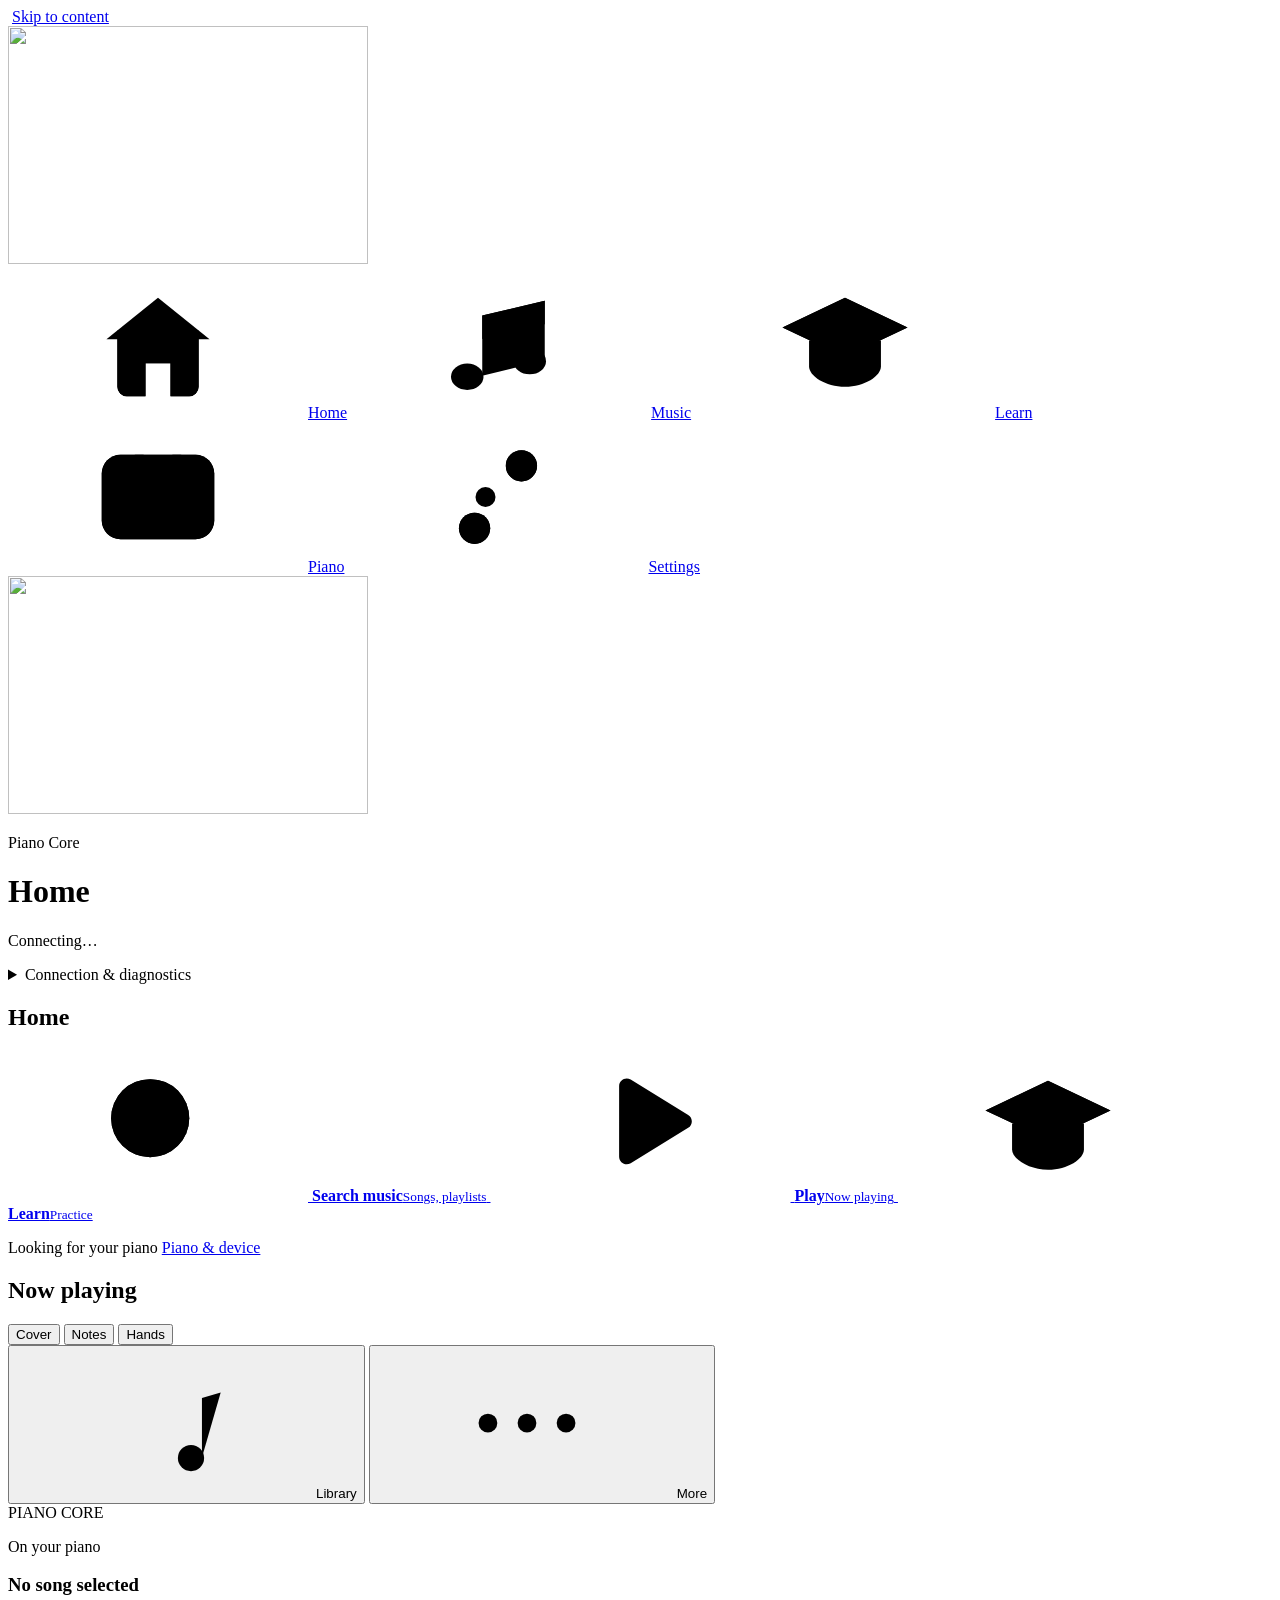
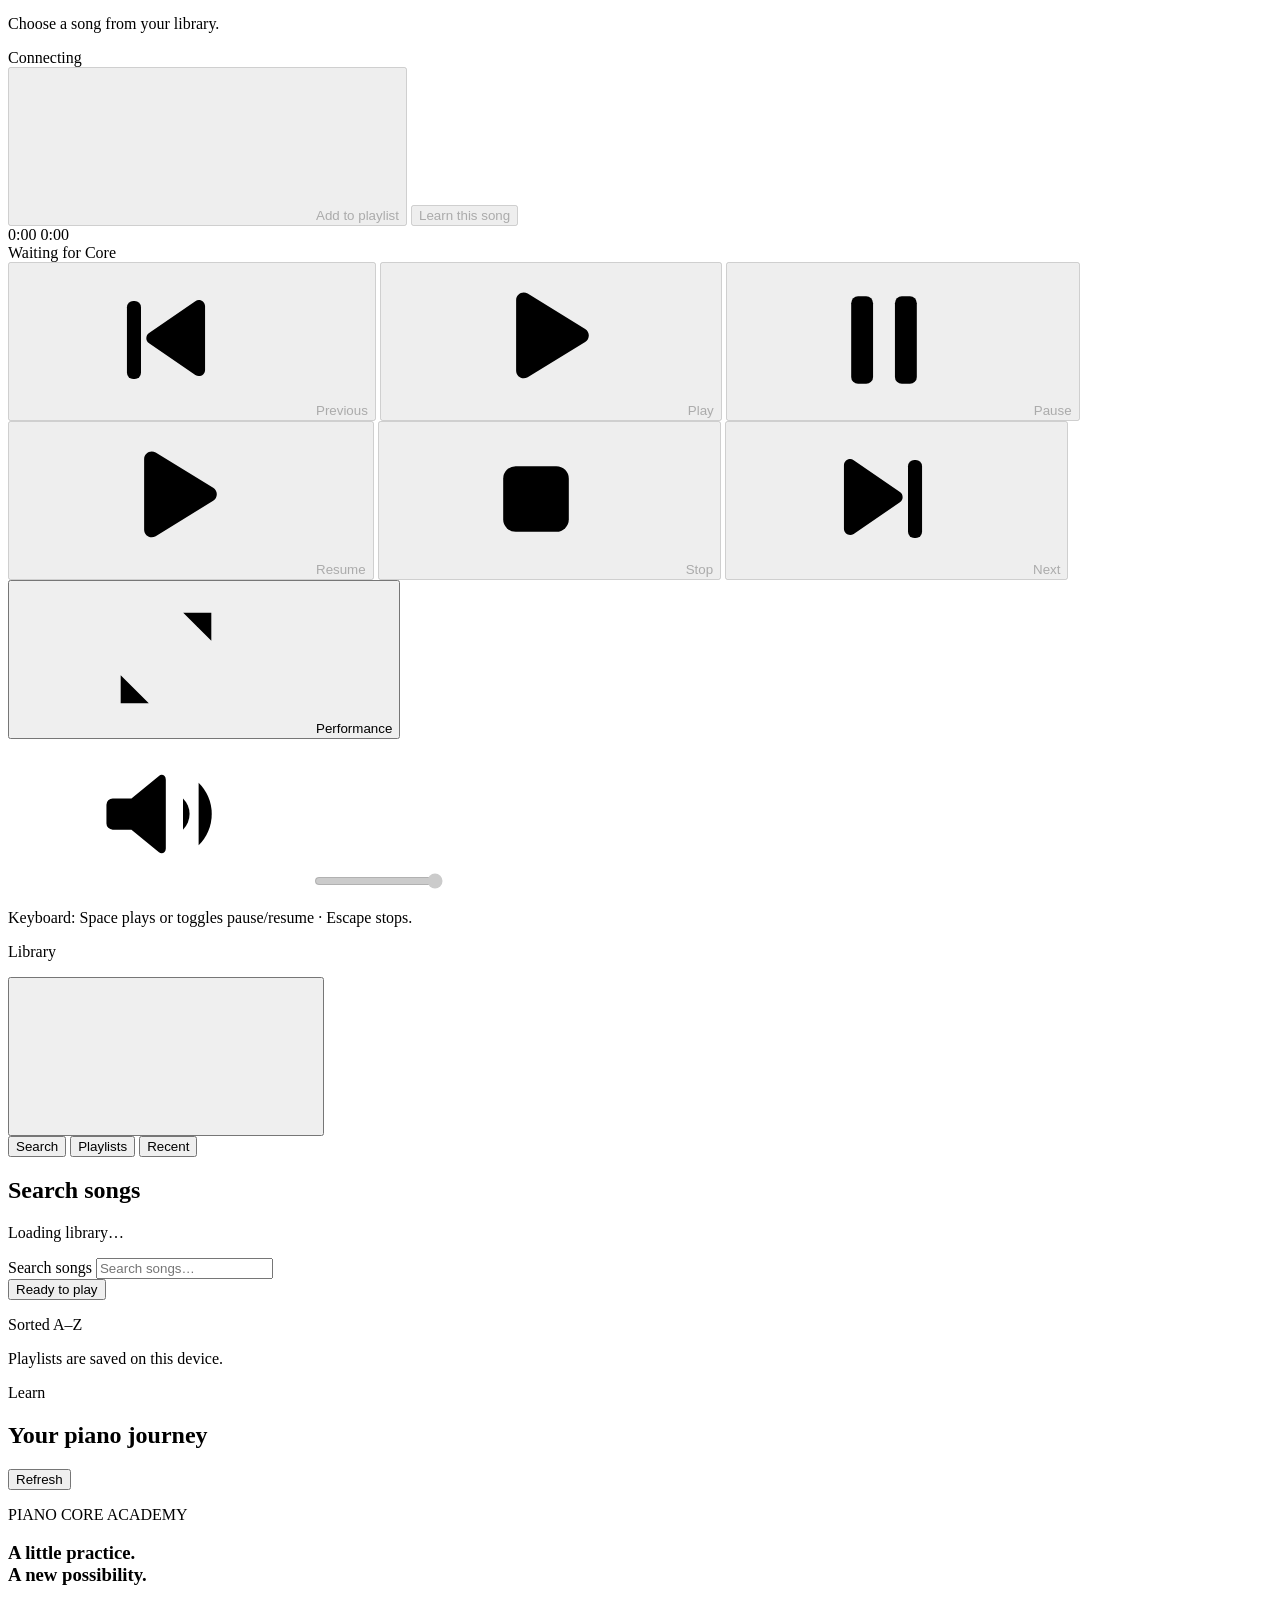
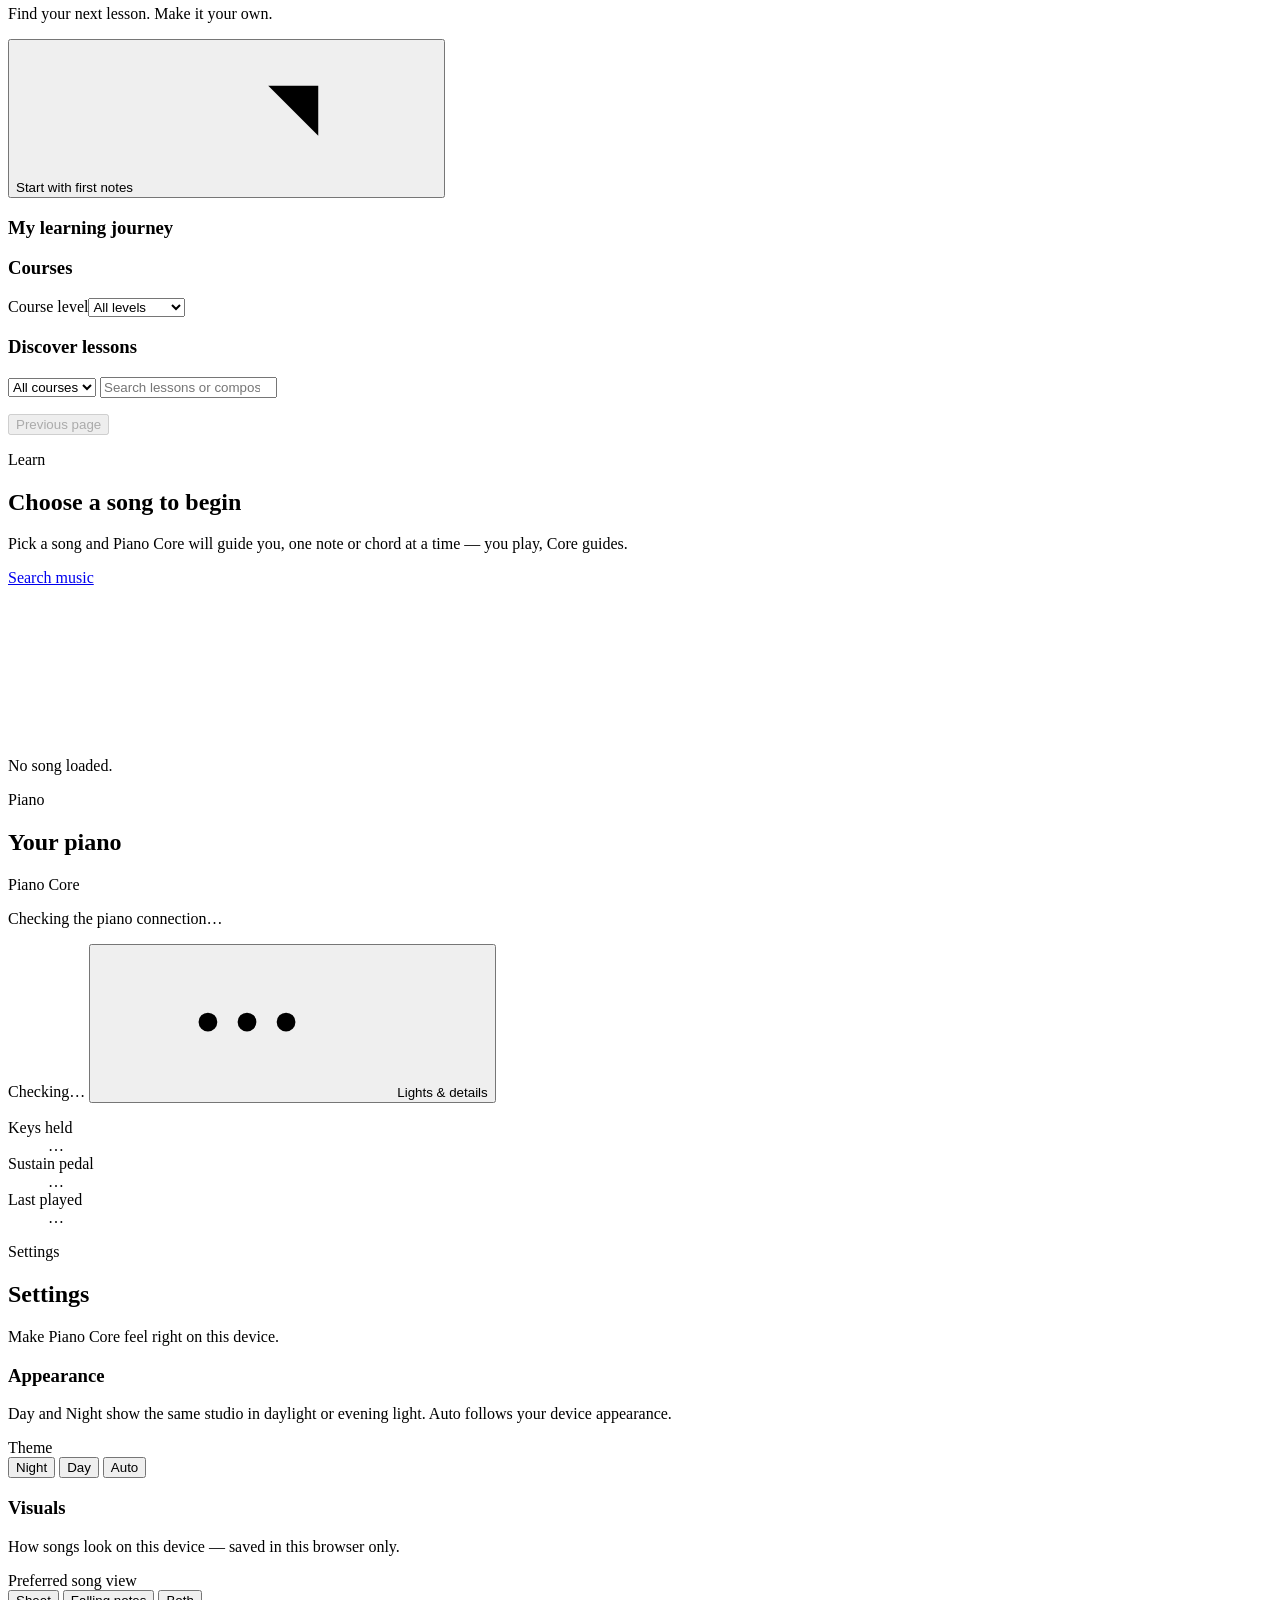
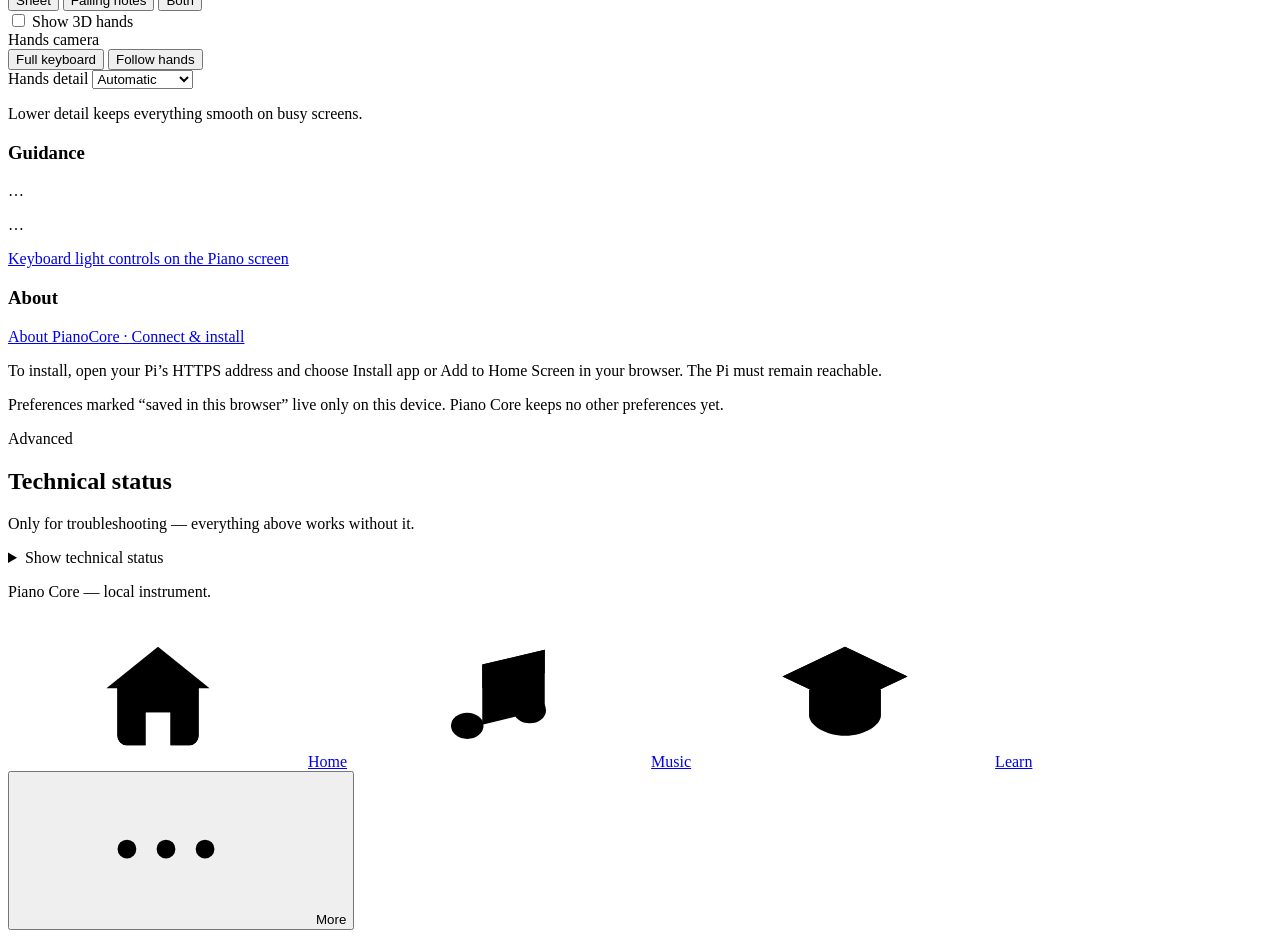
==== commit 46950f29: "Sync latest Crystal Studio and Pi-connected app presentation" ====
--- a/src/piano_core/web/static/index.html
+++ b/src/piano_core/web/static/index.html
@@ -5,8 +5,11 @@
   <meta name="viewport" content="width=device-width, initial-scale=1">
   <meta name="color-scheme" content="dark light">
   <meta name="theme-color" content="#12141c">
-  <title>Piano Core Player</title>
-  <link rel="icon" href="/ui/favicon.svg" type="image/svg+xml">
+  <meta name="apple-mobile-web-app-capable" content="yes">
+  <meta name="apple-mobile-web-app-title" content="PianoCore">
+  <title>PianoCore</title>
+  <link rel="icon" href="/ui/brand/pc-favicon-64.png" type="image/png" sizes="64x64">
+  <link rel="apple-touch-icon" href="/ui/brand/pc-apple-touch-180.png">
   <link rel="manifest" href="/ui/manifest.webmanifest">
   <link rel="stylesheet" href="/ui/styles.css">
 </head>
@@ -19,16 +22,6 @@
       <linearGradient id="pc-rim" x1="0" y1="0" x2="64" y2="64" gradientUnits="userSpaceOnUse"><stop offset="0" stop-color="#fff" stop-opacity=".75"/><stop offset=".45" stop-color="#fff" stop-opacity=".06"/><stop offset="1" stop-color="#c9f3ff" stop-opacity=".5"/></linearGradient>
       <linearGradient id="pc-body" x1="0" y1="10" x2="0" y2="50" gradientUnits="userSpaceOnUse"><stop offset="0" stop-color="#fff"/><stop offset="1" stop-color="#ffe9ee"/></linearGradient>
     </defs>
-    <symbol id="pc-logo" viewBox="0 0 64 64">
-      <rect x="2" y="2" width="60" height="60" rx="15" fill="url(#pc-ice)"/>
-      <rect x="2" y="2" width="60" height="60" rx="15" fill="url(#pc-chill)"/>
-      <rect x="2" y="2" width="60" height="60" rx="15" fill="url(#pc-frost)"/>
-      <rect x="2.5" y="2.5" width="59" height="59" rx="14.5" fill="none" stroke="url(#pc-rim)"/>
-      <path d="M18.5 50V20.5C18.5 14 23 9.8 29 9.8c5.6 0 9 3.6 10 9.2.8 4.7 3.2 7.3 6.9 9.4 3.7 2.1 5.6 5.3 5.6 9.8V50z" fill="url(#pc-body)"/>
-      <path d="M23.2 21.6c.2-3.4 2.5-5.9 5.8-6.1" fill="none" stroke="#f0304f" stroke-opacity=".45" stroke-width="1.8" stroke-linecap="round"/>
-      <path d="M22.6 42.5V50M26.7 42.5V50M30.8 42.5V50M34.9 42.5V50M39 42.5V50M43.1 42.5V50M47.2 42.5V50" fill="none" stroke="#b3163f" stroke-width="1.15" stroke-linecap="round" opacity=".85"/>
-      <path d="M18.5 42.5h33" fill="none" stroke="#b3163f" stroke-width="1.3" opacity=".7"/>
-    </symbol>
     <symbol id="i-home" viewBox="0 0 24 24"><path class="ico-tone" d="M5.5 10.2 12 4.9l6.5 5.3V19a1.5 1.5 0 0 1-1.5 1.5h-3v-5.25h-4V20.5H7A1.5 1.5 0 0 1 5.5 19z"/><path d="M3.75 11.4 12 4.75l8.25 6.65"/><path d="M5.5 10v9A1.5 1.5 0 0 0 7 20.5h3v-5.25h4v5.25h3a1.5 1.5 0 0 0 1.5-1.5v-9"/></symbol>
     <symbol id="i-music" viewBox="0 0 24 24"><path class="ico-tone" d="M9 7.6 19 5.25V9L9 11.35z"/><path d="M9 17.25V7.6L19 5.25v9.5"/><path d="M9 11.35 19 9"/><ellipse class="ico-fill" cx="6.6" cy="17.4" rx="2.6" ry="2.1"/><ellipse class="ico-fill" cx="16.6" cy="14.9" rx="2.6" ry="2.1"/></symbol>
     <symbol id="i-learn" viewBox="0 0 24 24"><path class="ico-tone" d="M12 4.75 22 9.5l-10 4.75L2 9.5z"/><path d="M12 4.75 22 9.5l-10 4.75L2 9.5z"/><path d="M6.25 11.6v4.15c0 1.5 2.6 3.25 5.75 3.25s5.75-1.75 5.75-3.25V11.6"/><path d="M22 9.5v5.25"/></symbol>
@@ -41,6 +34,7 @@
     <symbol id="i-stop" viewBox="0 0 24 24"><rect class="ico-fill" x="6.75" y="6.75" width="10.5" height="10.5" rx="2"/></symbol>
     <symbol id="i-prev" viewBox="0 0 24 24"><path class="ico-fill" d="M18.25 6.6c0-.8-.9-1.27-1.56-.82l-7.4 5.08c-.58.4-.58 1.27 0 1.66l7.4 5.08c.66.45 1.56-.02 1.56-.82z"/><rect class="ico-fill" x="5.75" y="5.75" width="2.25" height="12.5" rx="1"/></symbol>
     <symbol id="i-next" viewBox="0 0 24 24"><path class="ico-fill" d="M5.75 6.6c0-.8.9-1.27 1.56-.82l7.4 5.08c.58.4.58 1.27 0 1.66l-7.4 5.08c-.66.45-1.56-.02-1.56-.82z"/><rect class="ico-fill" x="16" y="5.75" width="2.25" height="12.5" rx="1"/></symbol>
+    <symbol id="i-volume" viewBox="0 0 24 24"><path class="ico-fill" d="M4.75 9.5h3l4.4-3.6c.5-.4 1.1 0 1.1.6v11c0 .6-.6 1-1.1.6l-4.4-3.6h-3a1 1 0 0 1-1-1v-3a1 1 0 0 1 1-1z"/><path class="vol-wave vol-wave-1" d="M16 9.5a3.5 3.5 0 0 1 0 5"/><path class="vol-wave vol-wave-2" d="M18.5 7a7 7 0 0 1 0 10"/></symbol>
     <symbol id="i-expand" viewBox="0 0 24 24"><path d="M14.75 4.75h4.5v4.5M9.25 19.25h-4.5v-4.5M19.25 4.75l-5.5 5.5M4.75 19.25l5.5-5.5"/></symbol>
     <symbol id="i-more" viewBox="0 0 24 24"><circle class="ico-fill" cx="5.75" cy="12" r="1.5"/><circle class="ico-fill" cx="12" cy="12" r="1.5"/><circle class="ico-fill" cx="18.25" cy="12" r="1.5"/></symbol>
     <symbol id="i-details" viewBox="0 0 24 24"><path d="M9 6.5h11M9 12h11M9 17.5h11"/><circle class="ico-fill" cx="4.75" cy="6.5" r="1.2"/><circle class="ico-fill" cx="4.75" cy="12" r="1.2"/><circle class="ico-fill" cx="4.75" cy="17.5" r="1.2"/></symbol>
@@ -55,7 +49,7 @@
   <div class="app-shell">
     <nav class="primary-nav" aria-label="Primary navigation">
       <a class="nav-brand" href="#/home" data-ui008-route="home" aria-label="Piano Core home">
-        <span class="nav-brand-mark" aria-hidden="true"><svg class="pc-logo" aria-hidden="true" viewBox="0 0 64 64"><use href="#pc-logo"/></svg></span>
+        <span class="nav-brand-mark" aria-hidden="true"><img class="pc-logo" src="/ui/brand/pc-logo-crystal.png" alt="" width="360" height="238" decoding="async"></span>
       </a>
       <div class="primary-nav-items">
         <a class="nav-item" href="#/home" data-ui008-route="home"><span class="nav-icon" aria-hidden="true"><svg class="ico" aria-hidden="true"><use href="#i-home"/></svg></span><span>Home</span></a>
@@ -70,12 +64,13 @@
       <header class="topbar">
         <div class="topbar-row">
           <div class="brand-lockup">
-            <span class="mobile-brand-mark" aria-hidden="true"><svg class="pc-logo" aria-hidden="true" viewBox="0 0 64 64"><use href="#pc-logo"/></svg></span>
+            <span class="mobile-brand-mark" aria-hidden="true"><img class="pc-logo" src="/ui/brand/pc-logo-crystal.png" alt="" width="360" height="238" decoding="async"></span>
             <div>
               <p class="brand-kicker">Piano Core</p>
               <h1 id="ui008-route-title" class="brand">Home</h1>
             </div>
           </div>
+          <button type="button" class="install-app-button" data-install-app hidden>Install app</button>
           <p id="connection-note" class="connection-note" role="status" aria-live="polite">Connecting…</p>
         </div>
         <details class="shell-connection-details">
@@ -199,6 +194,10 @@
               <button id="btn-stop" type="button" class="btn transport-btn btn-danger" aria-keyshortcuts="Escape" aria-label="Stop" disabled><svg class="ico" aria-hidden="true"><use href="#i-stop"/></svg><span class="transport-label">Stop</span></button>
               <button id="music-next" type="button" class="btn transport-btn transport-btn--skip" aria-label="Next song" disabled><svg class="ico" aria-hidden="true"><use href="#i-next"/></svg><span class="transport-label">Next</span></button>
               <button id="ui008-performance-btn" type="button" class="btn transport-btn transport-btn--aux" aria-pressed="false" aria-label="Performance mode"><svg class="ico" aria-hidden="true"><use href="#i-expand"/></svg><span class="transport-label">Performance</span></button>
+            </div>
+            <div id="player-volume-wrap" class="volume-control" data-level="high">
+              <svg class="ico" aria-hidden="true"><use href="#i-volume"/></svg>
+              <input id="player-volume" class="volume-slider" type="range" min="0" max="100" step="5" value="100" aria-label="Playback volume" disabled>
             </div>
           </div>
 
@@ -504,13 +503,13 @@
 
       <div class="settings-group" aria-labelledby="settings-appearance-heading">
         <h3 id="settings-appearance-heading">Appearance</h3>
-        <p class="settings-group-note">Song screens stay dark so the notes and keys read clearly.</p>
+        <p class="settings-group-note">Day and Night show the same studio in daylight or evening light. Auto follows your device appearance.</p>
         <div class="settings-row">
           <span class="settings-label" id="settings-theme-label">Theme</span>
           <div id="settings-theme" class="visual-mode-switch" role="group" aria-labelledby="settings-theme-label">
-            <button id="settings-theme-dark" type="button" class="btn btn-small visual-mode-btn" data-theme-choice="dark" aria-pressed="true">Dark</button>
-            <button id="settings-theme-light" type="button" class="btn btn-small visual-mode-btn" data-theme-choice="light" aria-pressed="false">Light</button>
-            <button id="settings-theme-auto" type="button" class="btn btn-small visual-mode-btn" data-theme-choice="auto" aria-pressed="false">Auto</button>
+            <button id="settings-theme-dark" type="button" class="btn btn-small visual-mode-btn" data-theme-choice="dark" aria-pressed="false">Night</button>
+            <button id="settings-theme-light" type="button" class="btn btn-small visual-mode-btn" data-theme-choice="light" aria-pressed="false">Day</button>
+            <button id="settings-theme-auto" type="button" class="btn btn-small visual-mode-btn" data-theme-choice="auto" aria-pressed="true">Auto</button>
           </div>
         </div>
       </div>
@@ -563,7 +562,9 @@
 
       <div class="settings-group" aria-labelledby="settings-about-heading">
         <h3 id="settings-about-heading">About</h3>
-        <dl id="settings-about-rows" class="song-detail settings-about">
+        <p><a href="/ui/about/en.html">About PianoCore · Connect &amp; install</a></p>
+          <p class="hint" data-install-status role="status">To install, open your Pi’s HTTPS address and choose Install app or Add to Home Screen in your browser. The Pi must remain reachable.</p>
+          <dl id="settings-about-rows" class="song-detail settings-about">
         </dl>
         <p id="settings-persistence-note" class="hint">Preferences marked “saved in this
         browser” live only on this device. Piano Core keeps no other
@@ -799,6 +800,7 @@
       }
     }
   </script>
+  <script type="module" src="/ui/ui008/install.js"></script>
   <script type="module" src="/ui/app.js"></script>
 </body>
 </html>
